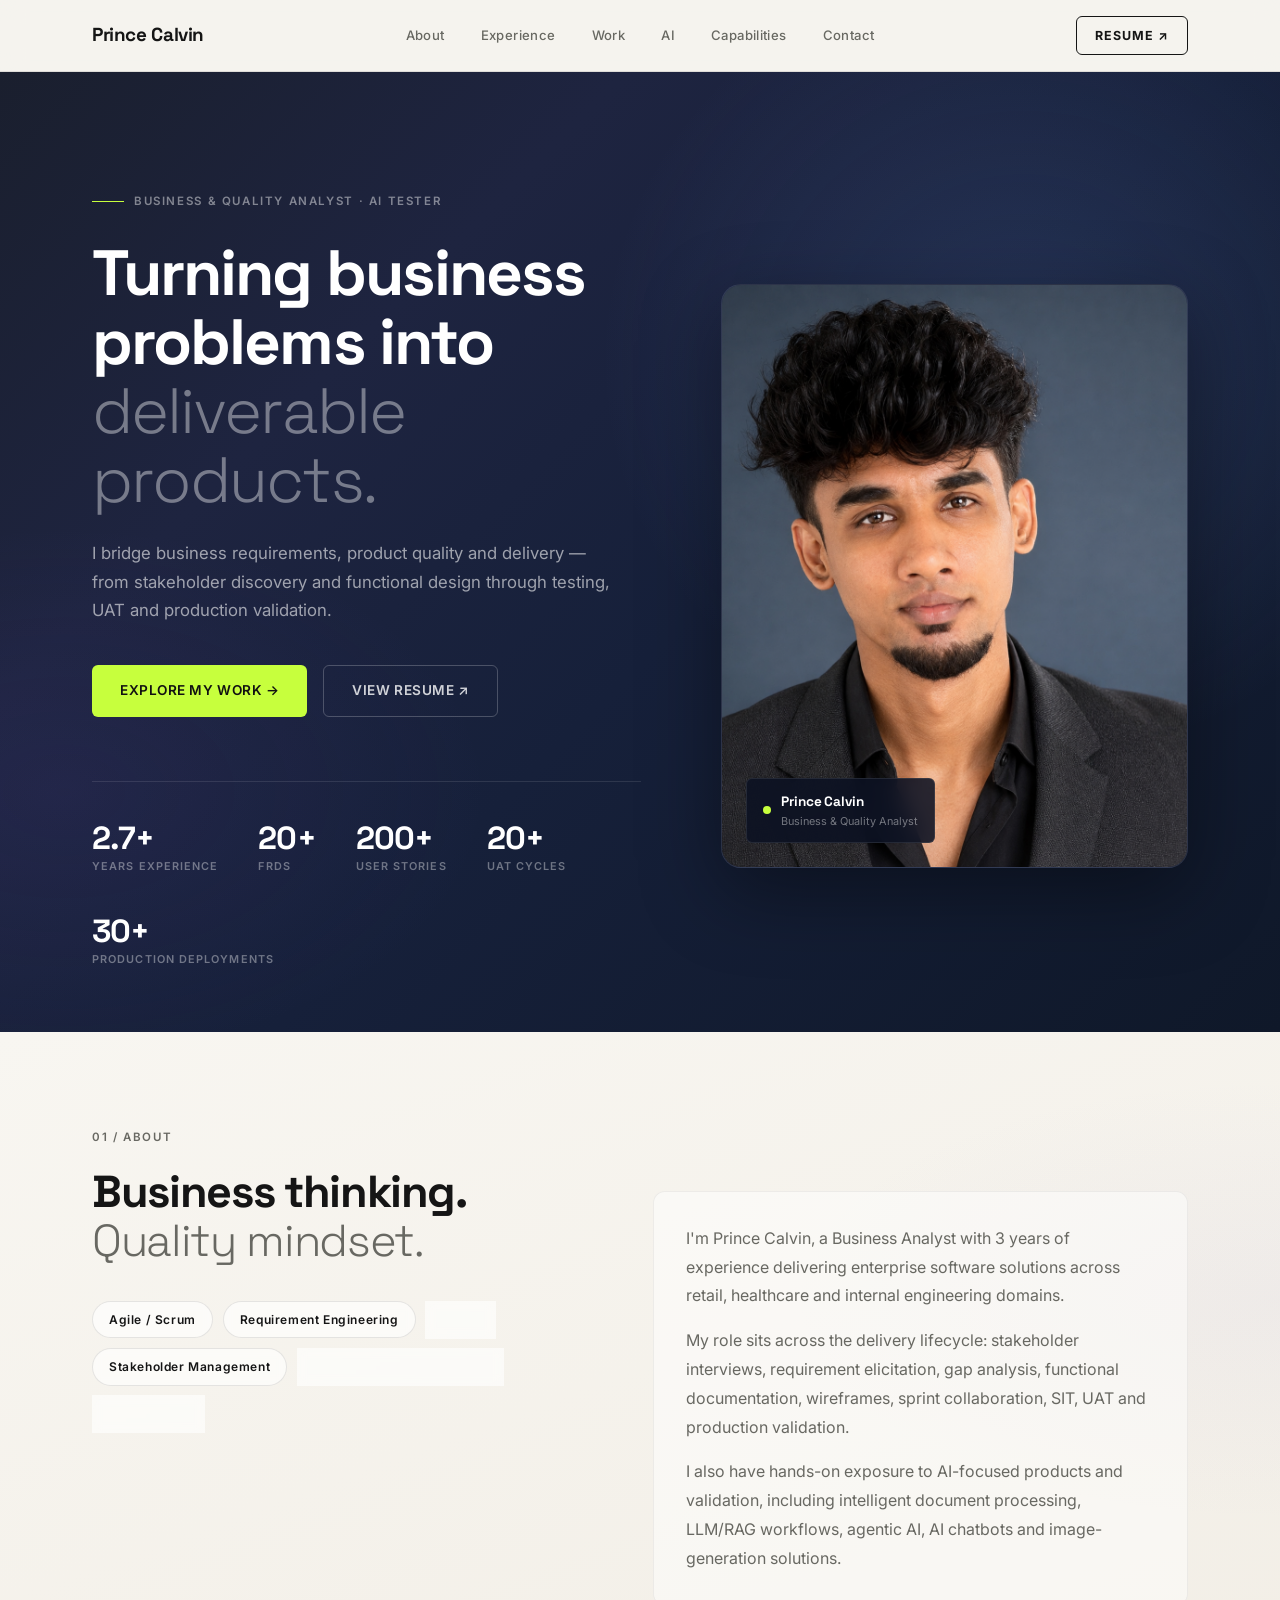
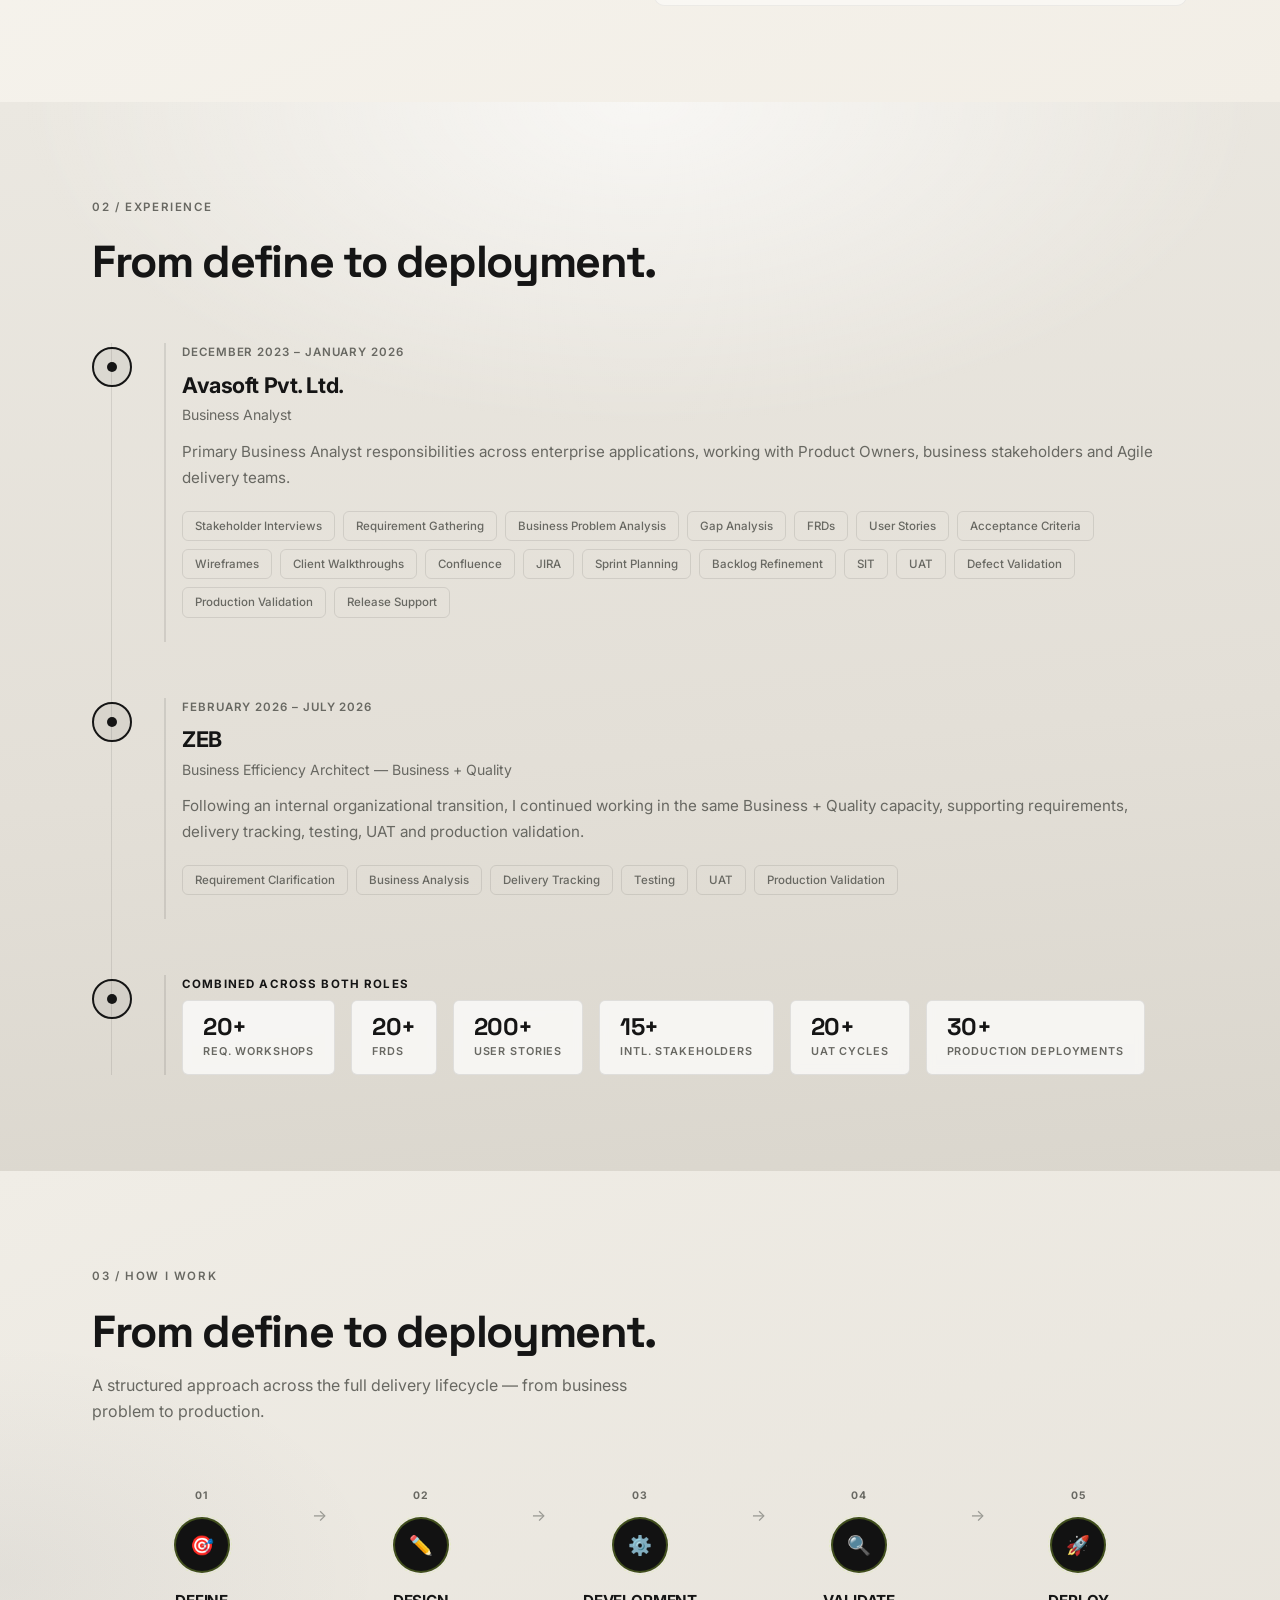
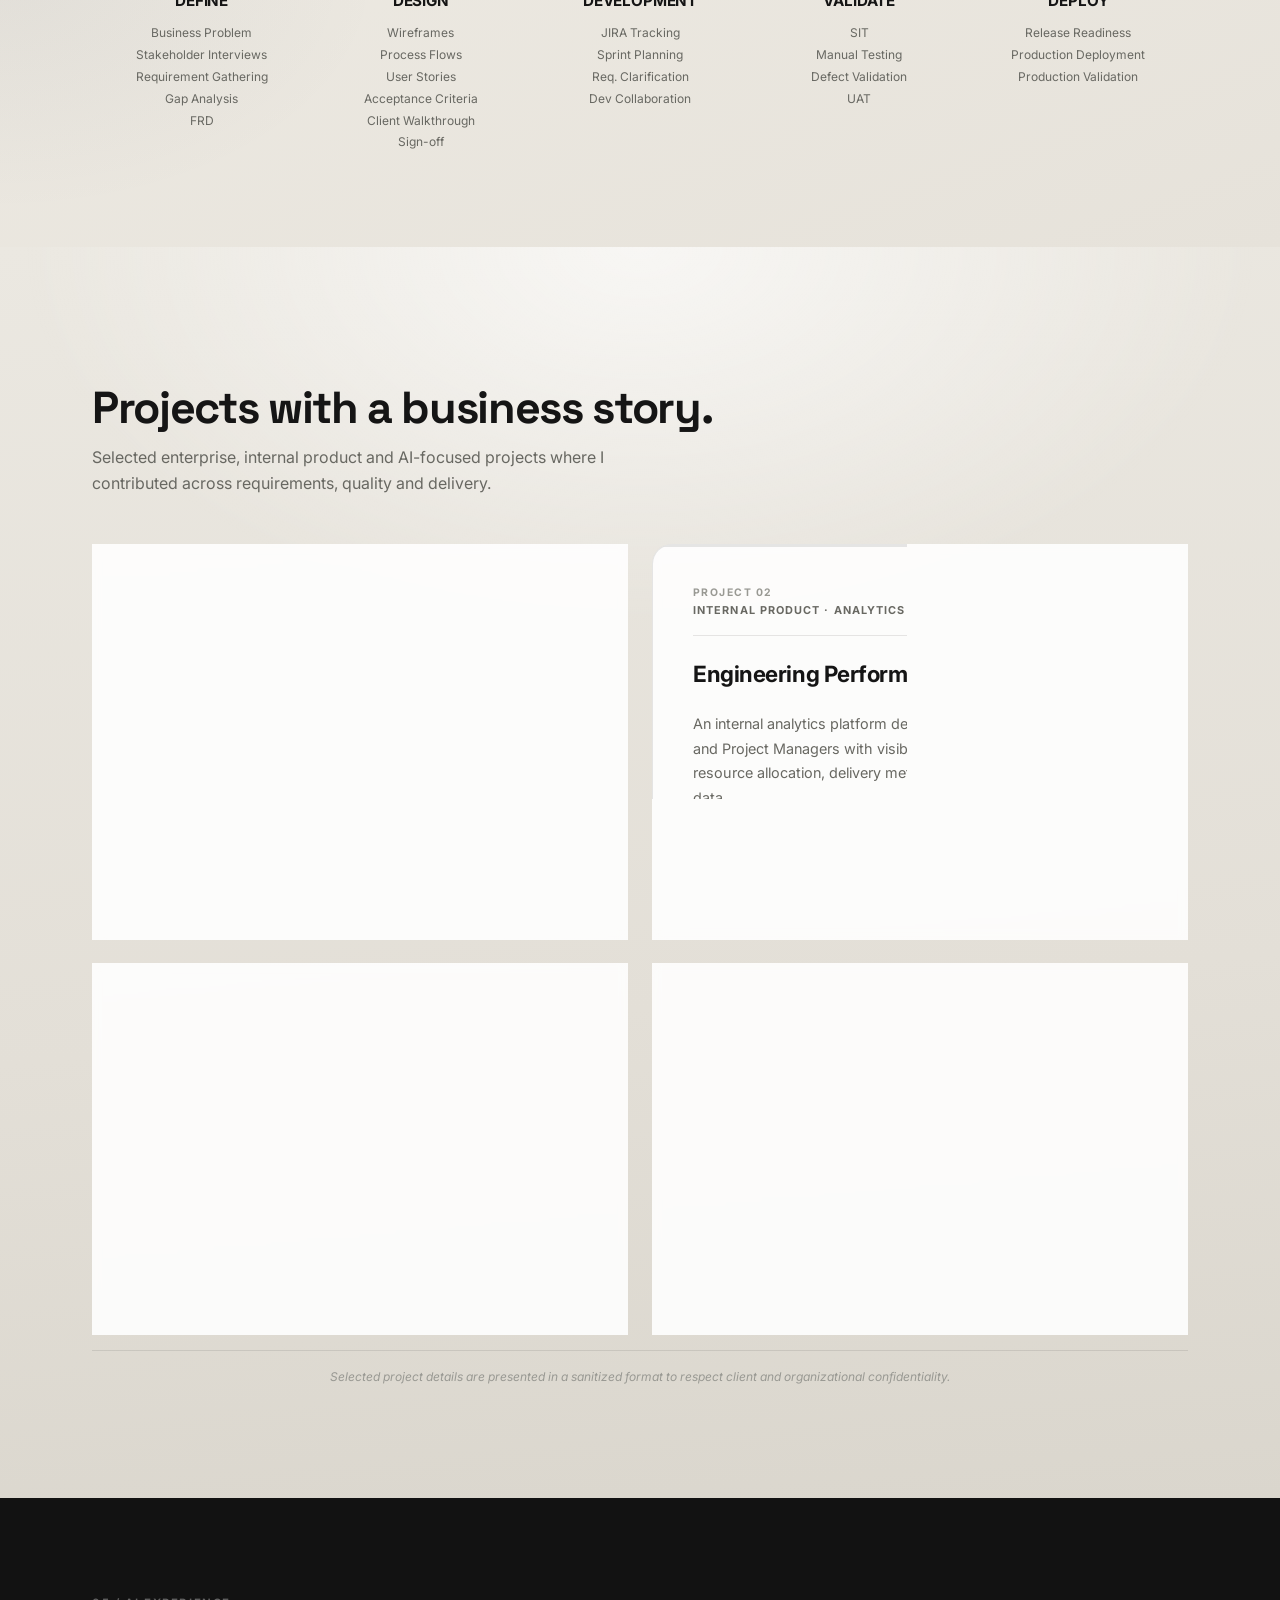
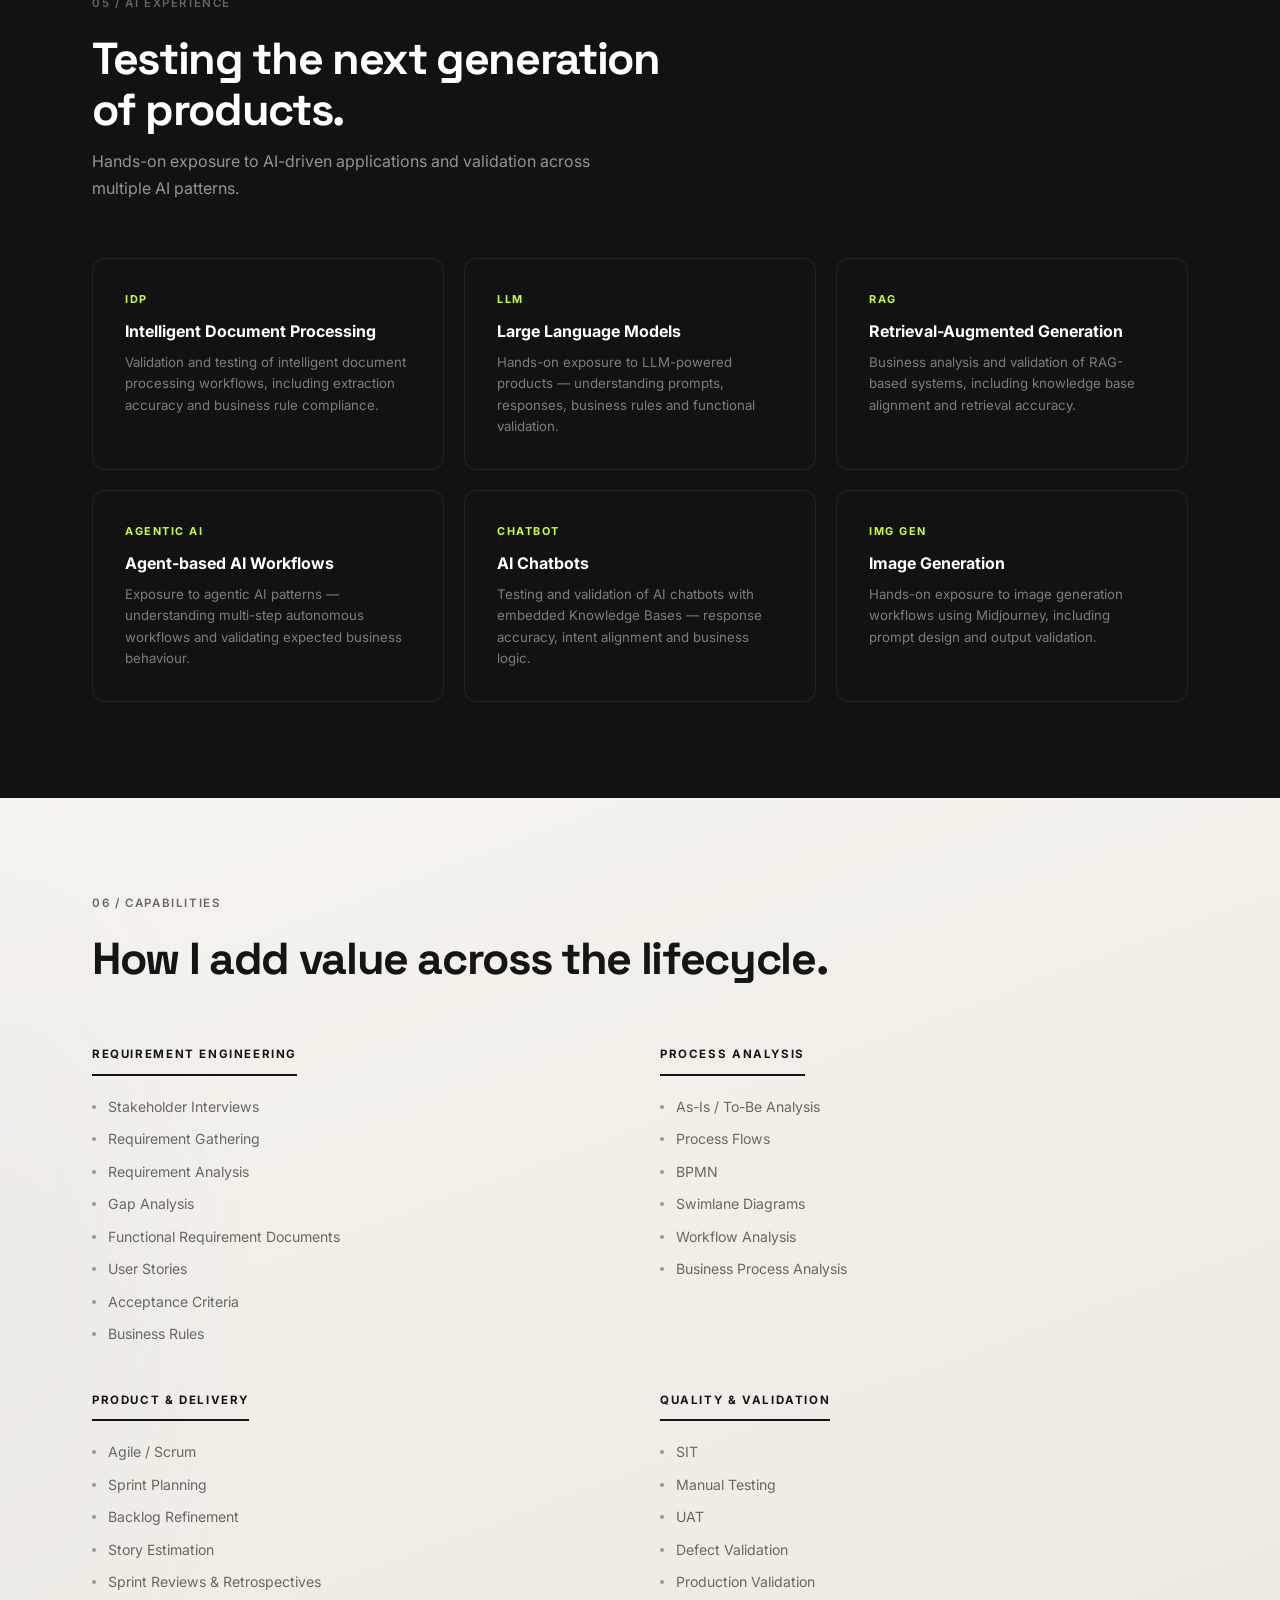
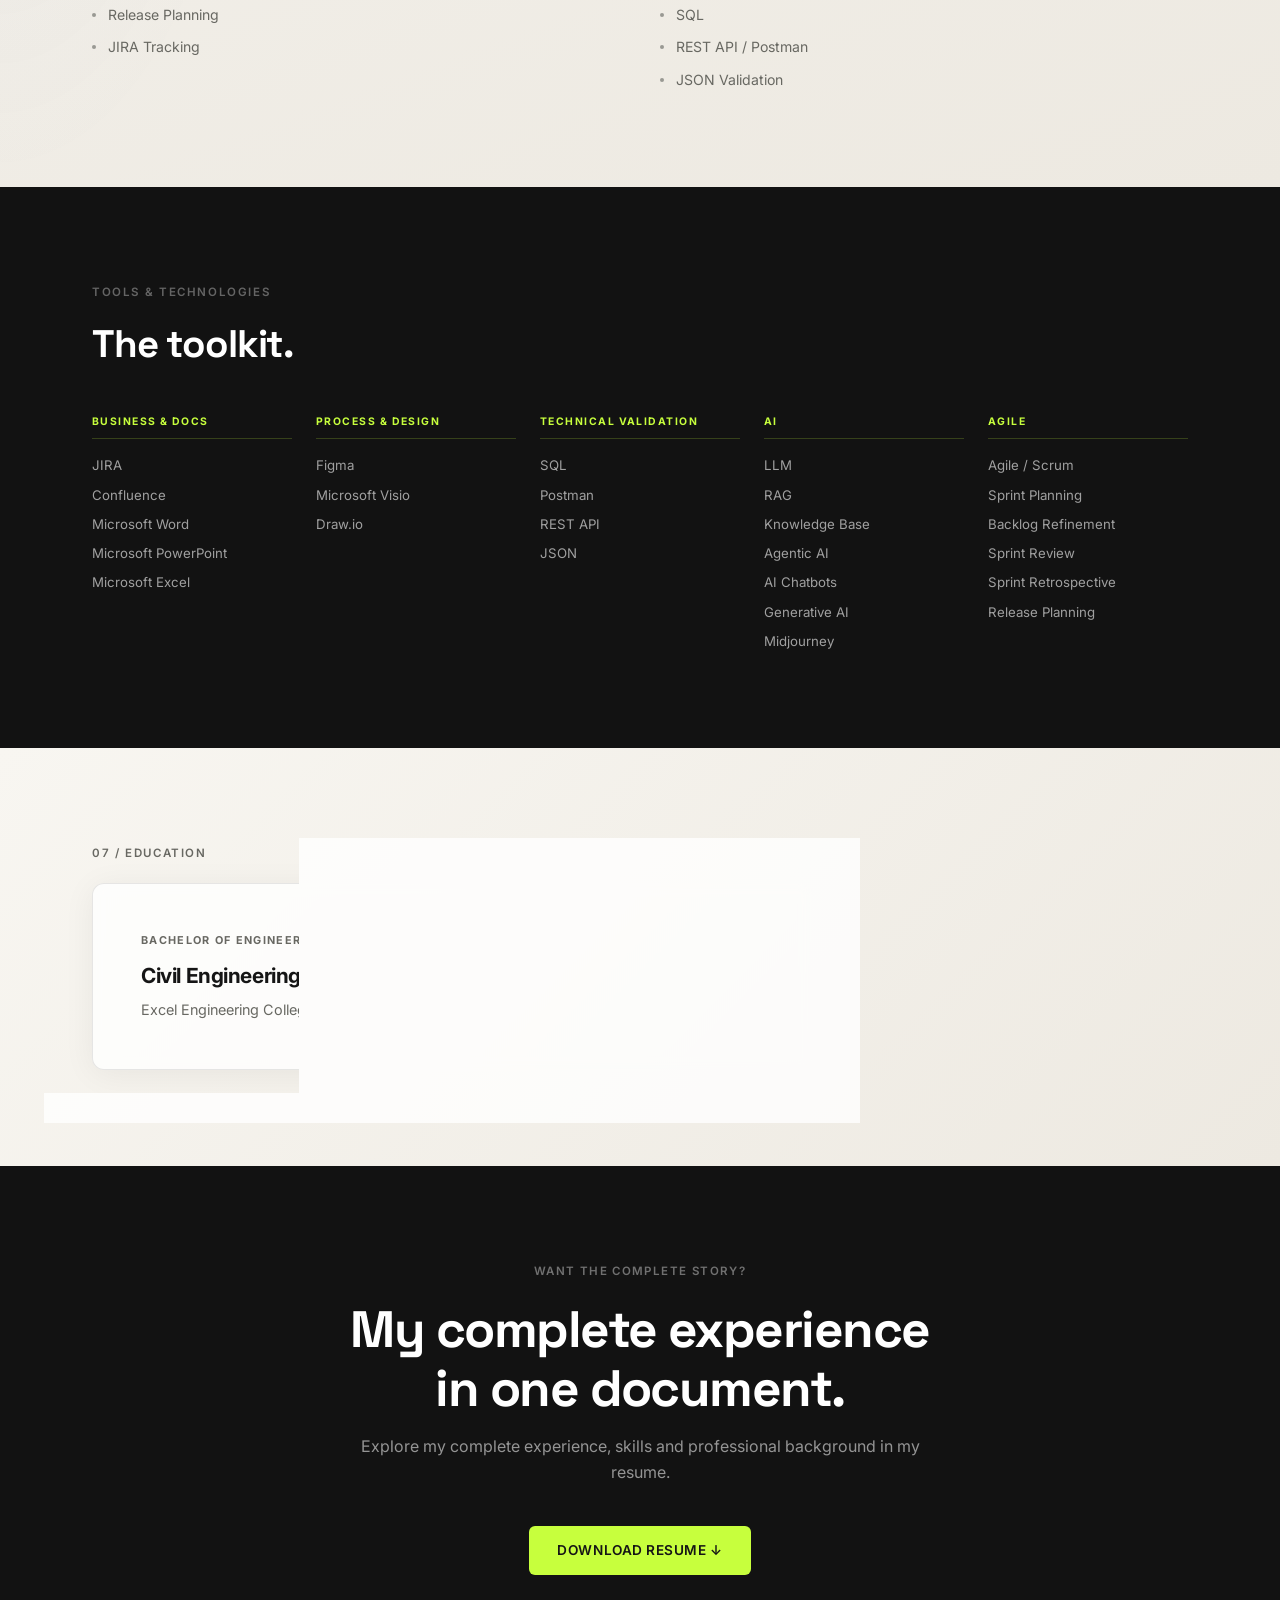
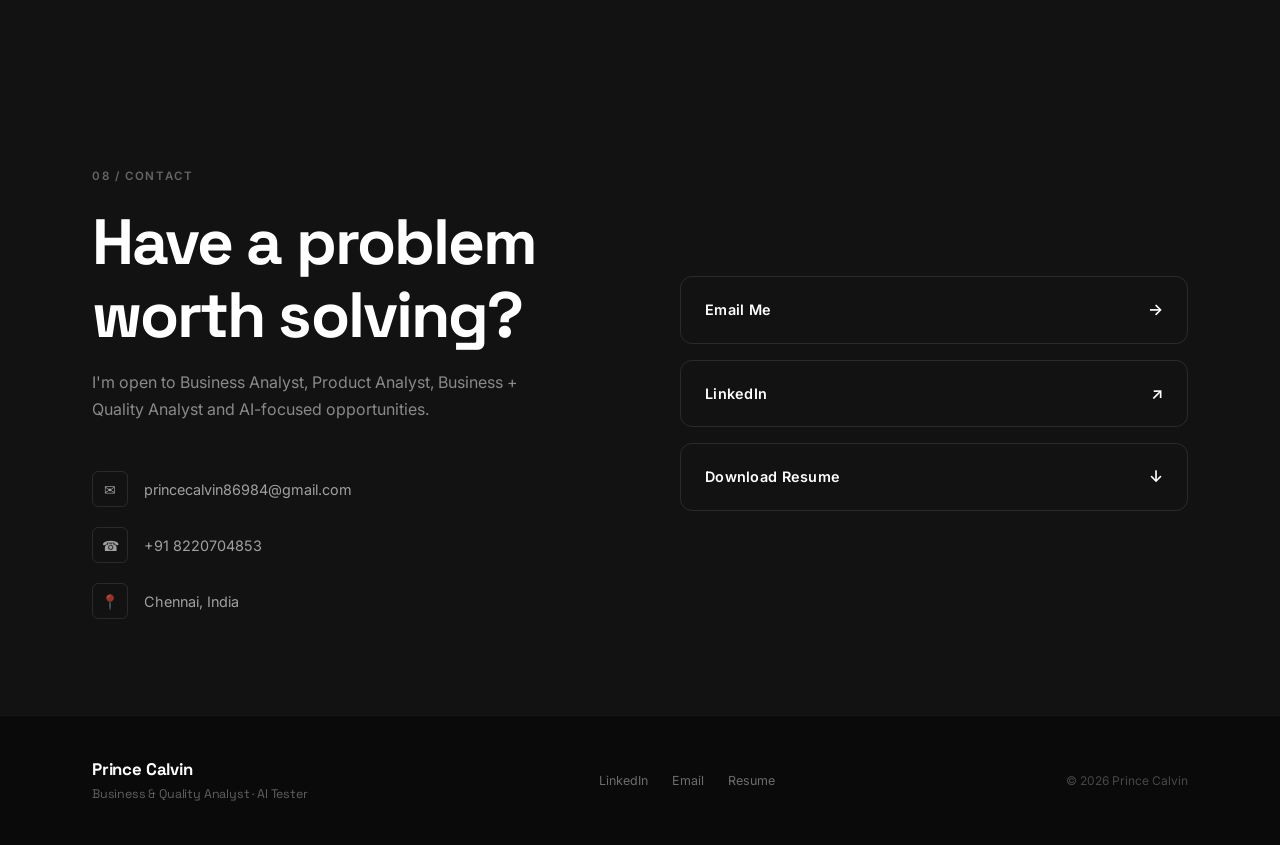
==== index.html @ 18fde9bf "Upload portfolio website" ====
<!DOCTYPE html>
<html lang="en">
<head>
  <meta charset="UTF-8" />
  <meta name="viewport" content="width=device-width, initial-scale=1.0" />
  <title>Prince Calvin | Business &amp; Quality Analyst | AI Tester</title>
  <meta name="description" content="Business &amp; Quality Analyst with 2.7+ years of experience in requirements engineering, Agile delivery, UAT, SQL/API validation and AI product testing." />
  <meta name="keywords" content="Business Analyst, Quality Analyst, AI Tester, UAT, Agile, JIRA, Confluence, Requirements Engineering, Chennai" />
  <meta property="og:title" content="Prince Calvin | Business &amp; Quality Analyst" />
  <meta property="og:description" content="Turning business problems into deliverable products." />
  <meta property="og:type" content="website" />
  <link rel="canonical" href="index.html" />
  <link rel="stylesheet" href="css/main.css" />
  <link rel="preconnect" href="https://fonts.googleapis.com" />
  <link rel="preconnect" href="https://fonts.gstatic.com" crossorigin />
</head>
<body data-page="home">

<!-- ============ NAVBAR ============ -->
<nav class="navbar" role="navigation" aria-label="Main navigation">
  <div class="nav-inner">
    <a href="index.html" class="nav-logo" aria-label="Prince Calvin — Home">
      Prince Calvin
    </a>
    <div class="nav-links">
      <a href="index.html#about" data-page="about">About</a>
      <a href="index.html#experience" data-page="experience">Experience</a>
      <a href="index.html#work" data-page="work">Work</a>
      <a href="index.html#ai" data-page="ai">AI</a>
      <a href="index.html#capabilities" data-page="capabilities">Capabilities</a>
      <a href="index.html#contact" data-page="contact">Contact</a>
    </div>
    <a href="assets/prince-calvin-resume.pdf" class="nav-resume" target="_blank" rel="noopener" aria-label="Download Resume (opens in new tab)">
      <!-- RESUME FILE: place your PDF at assets/prince-calvin-resume.pdf -->
      RESUME ↗
    </a>
    <button class="nav-hamburger" aria-label="Toggle mobile menu" aria-expanded="false">
      <span></span><span></span><span></span>
    </button>
  </div>
</nav>

<!-- Mobile Nav -->
<div class="nav-mobile" aria-label="Mobile navigation">
  <a href="index.html#about">About</a>
  <a href="index.html#experience">Experience</a>
  <a href="index.html#work">Work</a>
  <a href="index.html#ai">AI</a>
  <a href="index.html#capabilities">Capabilities</a>
  <a href="index.html#contact">Contact</a>
  <a href="assets/prince-calvin-resume.pdf" target="_blank" rel="noopener">Resume ↗</a>
</div>

<!-- ============ HERO ============ -->
<section class="hero" id="home" aria-labelledby="hero-heading">
  <div class="container">
    <div class="hero-inner">
      <!-- Left: Content -->
      <div class="hero-content">
        <div class="hero-eyebrow reveal">
          BUSINESS &amp; QUALITY ANALYST · AI TESTER
        </div>
        <h1 id="hero-heading" class="hero-headline reveal reveal-delay-1">
          Turning business<br>
          problems into<br>
          <em>deliverable products.</em>
        </h1>
        <p class="hero-sub reveal reveal-delay-2">
          I bridge business requirements, product quality and delivery — from stakeholder discovery and functional design through testing, UAT and production validation.
        </p>
        <div class="hero-buttons reveal reveal-delay-3">
          <a href="index.html#work" class="btn btn-primary">EXPLORE MY WORK →</a>
          <a href="assets/prince-calvin-resume.pdf" class="btn btn-outline" target="_blank" rel="noopener">VIEW RESUME ↗</a>
        </div>

        <!-- Stats Strip -->
        <div class="hero-stats reveal reveal-delay-4">
          <div class="stat-item">
            <div class="stat-number">
              <span class="count-up" data-target="2.7" data-suffix="+">2.7+</span>
            </div>
            <div class="stat-label">Years Experience</div>
          </div>
          <div class="stat-item">
            <div class="stat-number">
              <span class="count-up" data-target="20" data-suffix="+">20+</span>
            </div>
            <div class="stat-label">FRDs</div>
          </div>
          <div class="stat-item">
            <div class="stat-number">
              <span class="count-up" data-target="200" data-suffix="+">200+</span>
            </div>
            <div class="stat-label">User Stories</div>
          </div>
          <div class="stat-item">
            <div class="stat-number">
              <span class="count-up" data-target="20" data-suffix="+">20+</span>
            </div>
            <div class="stat-label">UAT Cycles</div>
          </div>
          <div class="stat-item">
            <div class="stat-number">
              <span class="count-up" data-target="30" data-suffix="+">30+</span>
            </div>
            <div class="stat-label">Production Deployments</div>
          </div>
        </div>
      </div>

      <!-- Right: Image -->
      <!--
        ═══════════════════════════════════════════════
        PROFILE PHOTO — ASSET MANAGEMENT
        ───────────────────────────────────────────────
        TO ADD/REPLACE your photo:
          1. Copy your photo into: prince-portfolio/assets/
          2. Name it: prince-photo.jpg  (or .png / .webp)
          3. The <img> tag below is already wired up.
             Change the filename in src="" if needed.
        TO REMOVE the photo:
          Comment out the <img> tag and uncomment
          the placeholder <div> below it.
        ═══════════════════════════════════════════════
      -->
      <div class="hero-image-wrap reveal reveal-delay-2">
        <!-- ACTIVE PHOTO — replace filename if needed -->
        <img src="assets/prince-photo.jpg.png"
             alt="Prince Calvin — Business &amp; Quality Analyst"
             loading="eager"
             onerror="this.style.display='none';this.nextElementSibling.style.display='flex';" />

        <!-- FALLBACK PLACEHOLDER (auto-shows if photo file is missing) -->
        <div class="hero-image-placeholder" style="display:none;" aria-hidden="true">
          <div class="hero-placeholder-icon">👤</div>
          <p class="hero-placeholder-text">Place your photo at<br><strong>assets/prince-photo.jpg</strong></p>
        </div>

        <div class="hero-image-badge">
          <div class="hero-badge-dot"></div>
          <div>
            <div class="hero-badge-text">Prince Calvin</div>
            <div class="hero-badge-sub">Business &amp; Quality Analyst</div>
          </div>
        </div>
      </div>
    </div>
  </div>
</section>

<!-- ============ ABOUT ============ -->
<section class="section" id="about" aria-labelledby="about-heading">
  <div class="container">
    <div class="section-label reveal">01 / ABOUT</div>
    <div class="about-grid">
      <div>
        <h2 id="about-heading" class="about-heading reveal">
          Business thinking.<br>
          <span style="color:var(--text-secondary);font-weight:300;">Quality mindset.</span>
        </h2>
        <div class="pill-wrap reveal reveal-delay-1">
          <span class="pill">Agile / Scrum</span>
          <span class="pill">Requirement Engineering</span>
          <span class="pill">SDLC</span>
          <span class="pill">Stakeholder Management</span>
          <span class="pill">Business Process Analysis</span>
          <span class="pill">AI Validation</span>
        </div>
      </div>
      <div class="about-body reveal reveal-delay-1">
        <p>I'm Prince Calvin, a Business Analyst with 3 years of experience delivering enterprise software solutions across retail, healthcare and internal engineering domains.</p>
        <p>My role sits across the delivery lifecycle: stakeholder interviews, requirement elicitation, gap analysis, functional documentation, wireframes, sprint collaboration, SIT, UAT and production validation.</p>
        <p>I also have hands-on exposure to AI-focused products and validation, including intelligent document processing, LLM/RAG workflows, agentic AI, AI chatbots and image-generation solutions.</p>
      </div>
    </div>
  </div>
</section>

<!-- ============ EXPERIENCE ============ -->
<section class="section section-alt" id="experience" aria-labelledby="exp-heading">
  <div class="container">
    <div class="section-label reveal">02 / EXPERIENCE</div>
    <h2 id="exp-heading" class="reveal" style="font-size:clamp(2rem,3.5vw,2.8rem);font-weight:700;letter-spacing:-0.03em;margin-bottom:56px;">
      From define to deployment.
    </h2>

    <div class="timeline">
      <!-- Experience 01 -->
      <div class="timeline-item reveal">
        <div class="timeline-dot active">
          <div class="timeline-dot-inner"></div>
        </div>
        <div class="timeline-content">
          <div class="timeline-meta">
            <span class="timeline-date">December 2023 – January 2026</span>
          </div>
          <div class="timeline-company">Avasoft Pvt. Ltd.</div>
          <div class="timeline-role">Business Analyst</div>
          <p class="timeline-desc">Primary Business Analyst responsibilities across enterprise applications, working with Product Owners, business stakeholders and Agile delivery teams.</p>
          <div class="timeline-resp">
            <span class="resp-tag">Stakeholder Interviews</span>
            <span class="resp-tag">Requirement Gathering</span>
            <span class="resp-tag">Business Problem Analysis</span>
            <span class="resp-tag">Gap Analysis</span>
            <span class="resp-tag">FRDs</span>
            <span class="resp-tag">User Stories</span>
            <span class="resp-tag">Acceptance Criteria</span>
            <span class="resp-tag">Wireframes</span>
            <span class="resp-tag">Client Walkthroughs</span>
            <span class="resp-tag">Confluence</span>
            <span class="resp-tag">JIRA</span>
            <span class="resp-tag">Sprint Planning</span>
            <span class="resp-tag">Backlog Refinement</span>
            <span class="resp-tag">SIT</span>
            <span class="resp-tag">UAT</span>
            <span class="resp-tag">Defect Validation</span>
            <span class="resp-tag">Production Validation</span>
            <span class="resp-tag">Release Support</span>
          </div>
        </div>
      </div>

      <!-- Experience 02 -->
      <div class="timeline-item reveal reveal-delay-1">
        <div class="timeline-dot active">
          <div class="timeline-dot-inner"></div>
        </div>
        <div class="timeline-content">
          <div class="timeline-meta">
            <span class="timeline-date">February 2026 – July 2026</span>
          </div>
          <div class="timeline-company">ZEB</div>
          <div class="timeline-role">Business Efficiency Architect — Business + Quality</div>
          <p class="timeline-desc">Following an internal organizational transition, I continued working in the same Business + Quality capacity, supporting requirements, delivery tracking, testing, UAT and production validation.</p>
          <div class="timeline-resp">
            <span class="resp-tag">Requirement Clarification</span>
            <span class="resp-tag">Business Analysis</span>
            <span class="resp-tag">Delivery Tracking</span>
            <span class="resp-tag">Testing</span>
            <span class="resp-tag">UAT</span>
            <span class="resp-tag">Production Validation</span>
          </div>
        </div>
      </div>

      <!-- Combined Metrics -->
      <div class="timeline-item reveal reveal-delay-2">
        <div class="timeline-dot" style="background:rgba(21,21,21,0.06);border-color:var(--text-primary);">
          <div class="timeline-dot-inner" style="background:var(--text-primary);"></div>
        </div>
        <div class="timeline-content">
          <div class="timeline-meta">
            <span class="timeline-date" style="color:var(--text-primary);font-weight:700;letter-spacing:0.1em;font-size:0.72rem;text-transform:uppercase;">COMBINED ACROSS BOTH ROLES</span>
          </div>
          <div class="timeline-metrics">
            <div class="metric">
              <div class="metric-num"><span class="count-up" data-target="20" data-suffix="+">20+</span></div>
              <div class="metric-lbl">Req. Workshops</div>
            </div>
            <div class="metric">
              <div class="metric-num"><span class="count-up" data-target="20" data-suffix="+">20+</span></div>
              <div class="metric-lbl">FRDs</div>
            </div>
            <div class="metric">
              <div class="metric-num"><span class="count-up" data-target="200" data-suffix="+">200+</span></div>
              <div class="metric-lbl">User Stories</div>
            </div>
            <div class="metric">
              <div class="metric-num"><span class="count-up" data-target="15" data-suffix="+">15+</span></div>
              <div class="metric-lbl">Intl. Stakeholders</div>
            </div>
            <div class="metric">
              <div class="metric-num"><span class="count-up" data-target="20" data-suffix="+">20+</span></div>
              <div class="metric-lbl">UAT Cycles</div>
            </div>
            <div class="metric">
              <div class="metric-num"><span class="count-up" data-target="30" data-suffix="+">30+</span></div>
              <div class="metric-lbl">Production Deployments</div>
            </div>
          </div>
        </div>
      </div>
    </div>
  </div>
</section>

<!-- ============ DELIVERY PROCESS ============ -->
<section class="section" id="process" aria-labelledby="process-heading">
  <div class="container">
    <div class="section-label reveal">03 / HOW I WORK</div>
    <h2 id="process-heading" class="reveal" style="font-size:clamp(2rem,3.5vw,2.8rem);font-weight:700;letter-spacing:-0.03em;margin-bottom:16px;">
      From define to deployment.
    </h2>
    <p class="reveal reveal-delay-1" style="color:var(--text-secondary);margin-bottom:64px;max-width:560px;">
      A structured approach across the full delivery lifecycle — from business problem to production.
    </p>

    <div class="process-wrap reveal reveal-delay-1">
      <!-- Step 01 -->
      <div class="process-step">
        <div class="step-num">01</div>
        <div class="step-icon" aria-hidden="true">🎯</div>
        <div class="step-title">DEFINE</div>
        <div class="step-items">
          <div class="step-item">Business Problem</div>
          <div class="step-item">Stakeholder Interviews</div>
          <div class="step-item">Requirement Gathering</div>
          <div class="step-item">Gap Analysis</div>
          <div class="step-item">FRD</div>
        </div>
      </div>

      <!-- Step 02 -->
      <div class="process-step">
        <div class="step-num">02</div>
        <div class="step-icon" aria-hidden="true">✏️</div>
        <div class="step-title">DESIGN</div>
        <div class="step-items">
          <div class="step-item">Wireframes</div>
          <div class="step-item">Process Flows</div>
          <div class="step-item">User Stories</div>
          <div class="step-item">Acceptance Criteria</div>
          <div class="step-item">Client Walkthrough</div>
          <div class="step-item">Sign-off</div>
        </div>
      </div>

      <!-- Step 03 -->
      <div class="process-step">
        <div class="step-num">03</div>
        <div class="step-icon" aria-hidden="true">⚙️</div>
        <div class="step-title">DEVELOPMENT</div>
        <div class="step-items">
          <div class="step-item">JIRA Tracking</div>
          <div class="step-item">Sprint Planning</div>
          <div class="step-item">Req. Clarification</div>
          <div class="step-item">Dev Collaboration</div>
        </div>
      </div>

      <!-- Step 04 -->
      <div class="process-step">
        <div class="step-num">04</div>
        <div class="step-icon" aria-hidden="true">🔍</div>
        <div class="step-title">VALIDATE</div>
        <div class="step-items">
          <div class="step-item">SIT</div>
          <div class="step-item">Manual Testing</div>
          <div class="step-item">Defect Validation</div>
          <div class="step-item">UAT</div>
        </div>
      </div>

      <!-- Step 05 -->
      <div class="process-step">
        <div class="step-num">05</div>
        <div class="step-icon" aria-hidden="true">🚀</div>
        <div class="step-title">DEPLOY</div>
        <div class="step-items">
          <div class="step-item">Release Readiness</div>
          <div class="step-item">Production Deployment</div>
          <div class="step-item">Production Validation</div>
        </div>
      </div>
    </div>
  </div>
</section>

<!-- ============ SELECTED WORK ============ -->
<section class="section section-alt" id="work" aria-labelledby="work-heading">
  <div class="container">
    <div class="section-label reveal">04 / SELECTED WORK</div>
    <h2 id="work-heading" class="reveal" style="font-size:clamp(2rem,3.5vw,2.8rem);font-weight:700;letter-spacing:-0.03em;margin-bottom:12px;">
      Projects with a business story.
    </h2>
    <p class="reveal reveal-delay-1" style="color:var(--text-secondary);margin-bottom:48px;max-width:600px;">
      Selected enterprise, internal product and AI-focused projects where I contributed across requirements, quality and delivery.
    </p>

    <div class="work-grid">
      <!-- Project 01 -->
      <a href="pages/rac-mexico.html" class="project-card reveal" aria-label="View case study: RAC Mexico">
        <div>
          <div class="project-card-num">PROJECT 01</div>
          <div class="project-card-cat">RETAIL · BUSINESS ANALYSIS · QUALITY</div>
        </div>
        <div class="project-card-title">RAC Mexico</div>
        <p class="project-card-desc">Regional expansion of an existing Rent-A-Center platform from the US market to Mexico, adapting business workflows, customer journeys and operational processes for the Mexican region.</p>
        <div class="project-card-tags">
          <span class="tag">Business Analysis</span>
          <span class="tag">JIRA</span>
          <span class="tag">Confluence</span>
          <span class="tag">UAT</span>
          <span class="tag">Production</span>
        </div>
        <div class="project-card-link">View Case Study <span class="arrow">→</span></div>
      </a>

      <!-- Project 02 -->
      <a href="pages/engineering-dashboard.html" class="project-card reveal reveal-delay-1" aria-label="View case study: Engineering Performance Dashboard">
        <div>
          <div class="project-card-num">PROJECT 02</div>
          <div class="project-card-cat">INTERNAL PRODUCT · ANALYTICS · JIRA</div>
        </div>
        <div class="project-card-title">Engineering Performance Dashboard</div>
        <p class="project-card-desc">An internal analytics platform designed to provide Practice Heads and Project Managers with visibility into engineering performance, resource allocation, delivery metrics and AI adoption using JIRA data.</p>
        <div class="project-card-tags">
          <span class="tag">JIRA</span>
          <span class="tag">Analytics</span>
          <span class="tag">Rubrics</span>
          <span class="tag">KPIs</span>
          <span class="tag">SQL</span>
        </div>
        <div class="project-card-link">View Case Study <span class="arrow">→</span></div>
      </a>

      <!-- Project 03 -->
      <a href="pages/ai-story-point.html" class="project-card reveal reveal-delay-2" aria-label="View case study: AI Story Point Automation">
        <div>
          <div class="project-card-num">PROJECT 03</div>
          <div class="project-card-cat">AI · LLM · RAG · JIRA</div>
        </div>
        <div class="project-card-title">AI Story Point Automation</div>
        <p class="project-card-desc">An AI-driven story estimation workflow using LLM, Retrieval-Augmented Generation and a predefined domain Knowledge Base to support story-point estimation.</p>
        <div class="project-card-tags">
          <span class="tag">LLM</span>
          <span class="tag">RAG</span>
          <span class="tag">Knowledge Base</span>
          <span class="tag">JIRA</span>
          <span class="tag">AI</span>
        </div>
        <div class="project-card-link">View Case Study <span class="arrow">→</span></div>
      </a>

      <!-- Project 04 -->
      <a href="pages/jira-hygiene.html" class="project-card reveal reveal-delay-3" aria-label="View case study: JIRA Hygiene Dashboard">
        <div>
          <div class="project-card-num">PROJECT 04</div>
          <div class="project-card-cat">JIRA · AUTOMATION · SQL · FORGE</div>
        </div>
        <div class="project-card-title">JIRA Hygiene Dashboard</div>
        <p class="project-card-desc">A custom dashboard helping Project Management teams monitor JIRA workspace hygiene, compliance and deviations using defined PM checklists and SQL-based validation.</p>
        <div class="project-card-tags">
          <span class="tag">JIRA</span>
          <span class="tag">Forge</span>
          <span class="tag">SQL</span>
          <span class="tag">Automation</span>
          <span class="tag">PM Analytics</span>
        </div>
        <div class="project-card-link">View Case Study <span class="arrow">→</span></div>
      </a>
    </div>

    <p class="confidential-note reveal">
      Selected project details are presented in a sanitized format to respect client and organizational confidentiality.
    </p>
  </div>
</section>

<!-- ============ AI EXPERIENCE ============ -->
<section class="section section-dark ai-section" id="ai" aria-labelledby="ai-heading">
  <div class="container">
    <div class="section-label" style="color:rgba(255,255,255,0.35);">05 / AI EXPERIENCE</div>
    <h2 id="ai-heading" class="ai-heading reveal" style="font-size:clamp(2rem,3.5vw,2.8rem);font-weight:700;letter-spacing:-0.03em;margin-bottom:0;">
      Testing the next generation<br>of products.
    </h2>
    <p class="ai-sub reveal reveal-delay-1">
      Hands-on exposure to AI-driven applications and validation across multiple AI patterns.
    </p>

    <div class="ai-grid">
      <div class="ai-card reveal">
        <div class="ai-card-abbr">IDP</div>
        <div class="ai-card-title">Intelligent Document Processing</div>
        <p class="ai-card-desc">Validation and testing of intelligent document processing workflows, including extraction accuracy and business rule compliance.</p>
      </div>
      <div class="ai-card reveal reveal-delay-1">
        <div class="ai-card-abbr">LLM</div>
        <div class="ai-card-title">Large Language Models</div>
        <p class="ai-card-desc">Hands-on exposure to LLM-powered products — understanding prompts, responses, business rules and functional validation.</p>
      </div>
      <div class="ai-card reveal reveal-delay-2">
        <div class="ai-card-abbr">RAG</div>
        <div class="ai-card-title">Retrieval-Augmented Generation</div>
        <p class="ai-card-desc">Business analysis and validation of RAG-based systems, including knowledge base alignment and retrieval accuracy.</p>
      </div>
      <div class="ai-card reveal">
        <div class="ai-card-abbr">AGENTIC AI</div>
        <div class="ai-card-title">Agent-based AI Workflows</div>
        <p class="ai-card-desc">Exposure to agentic AI patterns — understanding multi-step autonomous workflows and validating expected business behaviour.</p>
      </div>
      <div class="ai-card reveal reveal-delay-1">
        <div class="ai-card-abbr">CHATBOT</div>
        <div class="ai-card-title">AI Chatbots</div>
        <p class="ai-card-desc">Testing and validation of AI chatbots with embedded Knowledge Bases — response accuracy, intent alignment and business logic.</p>
      </div>
      <div class="ai-card reveal reveal-delay-2">
        <div class="ai-card-abbr">IMG GEN</div>
        <div class="ai-card-title">Image Generation</div>
        <p class="ai-card-desc">Hands-on exposure to image generation workflows using Midjourney, including prompt design and output validation.</p>
      </div>
    </div>
  </div>
</section>

<!-- ============ CAPABILITIES ============ -->
<section class="section" id="capabilities" aria-labelledby="cap-heading">
  <div class="container">
    <div class="section-label reveal">06 / CAPABILITIES</div>
    <h2 id="cap-heading" class="reveal" style="font-size:clamp(2rem,3.5vw,2.8rem);font-weight:700;letter-spacing:-0.03em;margin-bottom:56px;">
      How I add value across the lifecycle.
    </h2>

    <div class="cap-grid">
      <div class="cap-block reveal">
        <div class="cap-block-title">Requirement Engineering</div>
        <div class="cap-items">
          <div class="cap-item">Stakeholder Interviews</div>
          <div class="cap-item">Requirement Gathering</div>
          <div class="cap-item">Requirement Analysis</div>
          <div class="cap-item">Gap Analysis</div>
          <div class="cap-item">Functional Requirement Documents</div>
          <div class="cap-item">User Stories</div>
          <div class="cap-item">Acceptance Criteria</div>
          <div class="cap-item">Business Rules</div>
        </div>
      </div>
      <div class="cap-block reveal reveal-delay-1">
        <div class="cap-block-title">Process Analysis</div>
        <div class="cap-items">
          <div class="cap-item">As-Is / To-Be Analysis</div>
          <div class="cap-item">Process Flows</div>
          <div class="cap-item">BPMN</div>
          <div class="cap-item">Swimlane Diagrams</div>
          <div class="cap-item">Workflow Analysis</div>
          <div class="cap-item">Business Process Analysis</div>
        </div>
      </div>
      <div class="cap-block reveal reveal-delay-2">
        <div class="cap-block-title">Product &amp; Delivery</div>
        <div class="cap-items">
          <div class="cap-item">Agile / Scrum</div>
          <div class="cap-item">Sprint Planning</div>
          <div class="cap-item">Backlog Refinement</div>
          <div class="cap-item">Story Estimation</div>
          <div class="cap-item">Sprint Reviews &amp; Retrospectives</div>
          <div class="cap-item">Release Planning</div>
          <div class="cap-item">JIRA Tracking</div>
        </div>
      </div>
      <div class="cap-block reveal reveal-delay-3">
        <div class="cap-block-title">Quality &amp; Validation</div>
        <div class="cap-items">
          <div class="cap-item">SIT</div>
          <div class="cap-item">Manual Testing</div>
          <div class="cap-item">UAT</div>
          <div class="cap-item">Defect Validation</div>
          <div class="cap-item">Production Validation</div>
          <div class="cap-item">SQL</div>
          <div class="cap-item">REST API / Postman</div>
          <div class="cap-item">JSON Validation</div>
        </div>
      </div>
    </div>
  </div>
</section>

<!-- ============ TOOLS ============ -->
<section class="section tools-section" aria-label="Tools and technologies">
  <div class="container">
    <div class="section-label reveal" style="color:rgba(255,255,255,0.35);">TOOLS &amp; TECHNOLOGIES</div>
    <h2 class="reveal" style="color:#fff;font-size:clamp(1.8rem,3vw,2.4rem);font-weight:700;letter-spacing:-0.03em;">
      The toolkit.
    </h2>
    <div class="tools-grid">
      <div class="tool-group reveal">
        <div class="tool-group-title">Business &amp; Docs</div>
        <div class="tool-list">
          <div class="tool-item">JIRA</div>
          <div class="tool-item">Confluence</div>
          <div class="tool-item">Microsoft Word</div>
          <div class="tool-item">Microsoft PowerPoint</div>
          <div class="tool-item">Microsoft Excel</div>
        </div>
      </div>
      <div class="tool-group reveal reveal-delay-1">
        <div class="tool-group-title">Process &amp; Design</div>
        <div class="tool-list">
          <div class="tool-item">Figma</div>
          <div class="tool-item">Microsoft Visio</div>
          <div class="tool-item">Draw.io</div>
        </div>
      </div>
      <div class="tool-group reveal reveal-delay-2">
        <div class="tool-group-title">Technical Validation</div>
        <div class="tool-list">
          <div class="tool-item">SQL</div>
          <div class="tool-item">Postman</div>
          <div class="tool-item">REST API</div>
          <div class="tool-item">JSON</div>
        </div>
      </div>
      <div class="tool-group reveal reveal-delay-3">
        <div class="tool-group-title">AI</div>
        <div class="tool-list">
          <div class="tool-item">LLM</div>
          <div class="tool-item">RAG</div>
          <div class="tool-item">Knowledge Base</div>
          <div class="tool-item">Agentic AI</div>
          <div class="tool-item">AI Chatbots</div>
          <div class="tool-item">Generative AI</div>
          <div class="tool-item">Midjourney</div>
        </div>
      </div>
      <div class="tool-group reveal reveal-delay-4">
        <div class="tool-group-title">Agile</div>
        <div class="tool-list">
          <div class="tool-item">Agile / Scrum</div>
          <div class="tool-item">Sprint Planning</div>
          <div class="tool-item">Backlog Refinement</div>
          <div class="tool-item">Sprint Review</div>
          <div class="tool-item">Sprint Retrospective</div>
          <div class="tool-item">Release Planning</div>
        </div>
      </div>
    </div>
  </div>
</section>

<!-- ============ EDUCATION ============ -->
<section class="section" id="education" aria-labelledby="edu-heading">
  <div class="container">
    <div class="section-label reveal">07 / EDUCATION</div>
    <div class="edu-card reveal">
      <div>
        <div class="edu-label">Bachelor of Engineering</div>
        <div class="edu-degree" id="edu-heading">Civil Engineering</div>
        <div class="edu-school">Excel Engineering College · Namakkal, Tamil Nadu</div>
      </div>
      <div class="edu-years" aria-label="2019 to 2023">2019–2023</div>
    </div>
  </div>
</section>

<!-- ============ RESUME CTA ============ -->
<section class="section resume-cta" aria-label="Download Resume">
  <div class="container">
    <div class="resume-cta-inner">
      <div class="eyebrow resume-cta-eyebrow reveal" style="color:rgba(255,255,255,0.4);">WANT THE COMPLETE STORY?</div>
      <h2 class="reveal reveal-delay-1">My complete experience in one document.</h2>
      <p class="reveal reveal-delay-2">Explore my complete experience, skills and professional background in my resume.</p>
      <a href="assets/prince-calvin-resume.pdf" class="btn btn-accent reveal reveal-delay-3" target="_blank" rel="noopener" aria-label="Download Resume PDF">
        DOWNLOAD RESUME ↓
      </a>
    </div>
  </div>
</section>

<!-- ============ CONTACT ============ -->
<section class="section contact-section" id="contact" aria-labelledby="contact-heading">
  <div class="container">
    <div class="contact-grid">
      <div>
        <div class="section-label reveal" style="color:rgba(255,255,255,0.35);">08 / CONTACT</div>
        <h2 id="contact-heading" class="contact-headline reveal">
          Have a problem<br>worth solving?
        </h2>
        <p class="contact-sub reveal reveal-delay-1">
          I'm open to Business Analyst, Product Analyst, Business + Quality Analyst and AI-focused opportunities.
        </p>
        <div class="contact-info reveal reveal-delay-2">
          <div class="contact-info-item">
            <div class="contact-info-icon" aria-hidden="true">✉</div>
            <span>princecalvin86984@gmail.com</span>
          </div>
          <div class="contact-info-item">
            <div class="contact-info-icon" aria-hidden="true">☎</div>
            <span>+91 8220704853</span>
          </div>
          <div class="contact-info-item">
            <div class="contact-info-icon" aria-hidden="true">📍</div>
            <span>Chennai, India</span>
          </div>
        </div>
      </div>
      <div class="contact-actions reveal reveal-delay-1">
        <a href="mailto:princecalvin86984@gmail.com" class="contact-btn" aria-label="Send email to Prince Calvin">
          <span>Email Me</span>
          <span class="contact-btn-icon">→</span>
        </a>
        <a href="https://www.linkedin.com/in/prince-calvin-p-0a6900255" class="contact-btn" target="_blank" rel="noopener" aria-label="Visit LinkedIn profile (opens in new tab)">
          <span>LinkedIn</span>
          <span class="contact-btn-icon">↗</span>
        </a>
        <a href="assets/prince-calvin-resume.pdf" class="contact-btn" target="_blank" rel="noopener" aria-label="Download Resume">
          <span>Download Resume</span>
          <span class="contact-btn-icon">↓</span>
        </a>
      </div>
    </div>
  </div>
</section>

<!-- ============ FOOTER ============ -->
<footer class="footer" role="contentinfo">
  <div class="container">
    <div class="footer-inner">
      <div class="footer-brand">
        Prince Calvin
        <span>Business &amp; Quality Analyst · AI Tester</span>
      </div>
      <div class="footer-links">
        <a href="https://www.linkedin.com/in/prince-calvin-p-0a6900255" target="_blank" rel="noopener" aria-label="LinkedIn">LinkedIn</a>
        <a href="mailto:princecalvin86984@gmail.com" aria-label="Email">Email</a>
        <a href="assets/prince-calvin-resume.pdf" target="_blank" rel="noopener" aria-label="Resume">Resume</a>
      </div>
      <div class="footer-copy">© 2026 Prince Calvin</div>
    </div>
  </div>
</footer>

<script src="js/main.js" defer></script>
</body>
</html>
---- css/main.css ----
/* ============================================
   PRINCE CALVIN P — PORTFOLIO
   Global Styles & Design System
   ============================================ */

@import url('https://fonts.googleapis.com/css2?family=Space+Grotesk:wght@300;400;500;600;700&family=Inter:wght@300;400;500;600&display=swap');

/* ---- CSS VARIABLES ---- */
:root {
  --bg-primary: #F5F3EE;
  --bg-dark: #121212;
  --bg-card: #FFFFFF;
  --text-primary: #151515;
  --text-secondary: #686862;
  --text-light: #999993;
  --accent: #C7FF3D;
  --accent-dim: rgba(199,255,61,0.12);
  --border: rgba(21,21,21,0.10);
  --border-dark: rgba(255,255,255,0.10);
  --font-heading: 'Space Grotesk', sans-serif;
  --font-body: 'Inter', sans-serif;
  --radius-sm: 6px;
  --radius-md: 12px;
  --radius-lg: 20px;
  --shadow-card: 0 2px 24px rgba(21,21,21,0.07);
  --shadow-hover: 0 8px 40px rgba(21,21,21,0.13);
  --nav-height: 72px;
  --transition: all 0.3s cubic-bezier(0.4,0,0.2,1);
}
/* ---- RESET & BASE ---- */
*, *::before, *::after { box-sizing: border-box; margin: 0; padding: 0; }

html { scroll-behavior: smooth; font-size: 16px; }

body {
  font-family: var(--font-body);
  background-color: var(--bg-primary);
  color: var(--text-primary);
  line-height: 1.6;
  -webkit-font-smoothing: antialiased;
  overflow-x: hidden;
}

img { max-width: 100%; height: auto; display: block; }
a { color: inherit; text-decoration: none; }
ul, ol { list-style: none; }
button { border: none; background: none; cursor: pointer; font-family: inherit; }

/* ---- TYPOGRAPHY ---- */
.font-heading { font-family: var(--font-heading); }

.eyebrow {
  font-family: var(--font-body);
  font-size: 0.72rem;
  font-weight: 600;
  letter-spacing: 0.12em;
  text-transform: uppercase;
  color: var(--text-secondary);
}

.eyebrow-accent {
  font-family: var(--font-body);
  font-size: 0.72rem;
  font-weight: 700;
  letter-spacing: 0.12em;
  text-transform: uppercase;
  color: var(--text-primary);
}

h1, h2, h3, h4 { font-family: var(--font-heading); line-height: 1.15; color: var(--text-primary); }

.section-label {
  font-size: 0.72rem;
  font-weight: 600;
  letter-spacing: 0.14em;
  text-transform: uppercase;
  color: var(--text-secondary);
  margin-bottom: 20px;
}

/* ---- LAYOUT UTILITIES ---- */
.container { max-width: 1160px; margin: 0 auto; padding: 0 32px; }
.container-wide { max-width: 1320px; margin: 0 auto; padding: 0 32px; }

.section { padding: 96px 0; }
.section-dark { background: var(--bg-dark); }
.section-alt { background: #EFEDE8; }

.grid-2 { display: grid; grid-template-columns: 1fr 1fr; gap: 48px; align-items: center; }
.grid-3 { display: grid; grid-template-columns: repeat(3, 1fr); gap: 24px; }
.grid-4 { display: grid; grid-template-columns: repeat(4, 1fr); gap: 24px; }

.flex { display: flex; }
.flex-center { display: flex; align-items: center; justify-content: center; }
.flex-between { display: flex; align-items: center; justify-content: space-between; }
.gap-8 { gap: 8px; }
.gap-16 { gap: 16px; }
.gap-24 { gap: 24px; }
.gap-32 { gap: 32px; }

.mt-8 { margin-top: 8px; }
.mt-16 { margin-top: 16px; }
.mt-24 { margin-top: 24px; }
.mt-32 { margin-top: 32px; }
.mt-48 { margin-top: 48px; }
.mt-64 { margin-top: 64px; }

.text-center { text-align: center; }

/* ---- BUTTONS ---- */
.btn {
  display: inline-flex; align-items: center; gap: 8px;
  padding: 14px 28px; border-radius: var(--radius-sm);
  font-family: var(--font-body); font-size: 0.85rem;
  font-weight: 600; letter-spacing: 0.04em;
  transition: var(--transition); cursor: pointer;
  white-space: nowrap;
}

.btn-primary {
  background: var(--text-primary); color: var(--bg-primary);
}
.btn-primary:hover { background: #2a2a2a; transform: translateY(-1px); }

.btn-outline {
  background: transparent; color: var(--text-primary);
  border: 1.5px solid rgba(21,21,21,0.25);
}
.btn-outline:hover { border-color: var(--text-primary); transform: translateY(-1px); }

.btn-accent {
  background: var(--accent); color: var(--text-primary);
}
.btn-accent:hover { background: #d4ff5a; transform: translateY(-1px); }

.btn-ghost-dark {
  background: transparent; color: #fff;
  border: 1.5px solid rgba(255,255,255,0.25);
}
.btn-ghost-dark:hover { border-color: var(--accent); color: var(--accent); transform: translateY(-1px); }

.btn-dark {
  background: var(--bg-dark); color: #fff;
}
.btn-dark:hover { background: #222; transform: translateY(-1px); }

/* ---- NAVBAR ---- */
.navbar {
  position: fixed; top: 0; left: 0; right: 0; z-index: 1000;
  height: var(--nav-height);
  background: rgba(245,243,238,0.92);
  backdrop-filter: blur(12px);
  -webkit-backdrop-filter: blur(12px);
  border-bottom: 1px solid var(--border);
  transition: var(--transition);
}
.navbar.scrolled {
  background: rgba(245,243,238,0.98);
  box-shadow: 0 1px 20px rgba(21,21,21,0.06);
}
.nav-inner {
  max-width: 1160px; margin: 0 auto; padding: 0 32px;
  height: 100%; display: flex; align-items: center; justify-content: space-between;
}
.nav-logo {
  font-family: var(--font-heading); font-size: 1.18rem; font-weight: 800;
  color: var(--text-primary); letter-spacing: -0.02em;
  position: relative;
}
.nav-logo span { color: var(--text-secondary); font-weight: 400; }
.nav-links { display: flex; align-items: center; gap: 36px; }
.nav-links a {
  font-size: 0.82rem; font-weight: 500; letter-spacing: 0.03em;
  color: var(--text-secondary); transition: var(--transition);
  position: relative;
}
.nav-links a::after {
  content: ''; position: absolute; bottom: -3px; left: 0; right: 0;
  height: 1px; background: var(--text-primary);
  transform: scaleX(0); transition: var(--transition);
}
.nav-links a:hover { color: var(--text-primary); }
.nav-links a:hover::after { transform: scaleX(1); }
.nav-links a.active { color: var(--text-primary); }
.nav-links a.active::after { transform: scaleX(1); }

.nav-resume {
  font-size: 0.78rem; font-weight: 700; letter-spacing: 0.08em;
  text-transform: uppercase; padding: 9px 18px;
  border: 1.5px solid var(--text-primary); border-radius: var(--radius-sm);
  color: var(--text-primary); transition: var(--transition);
}
.nav-resume:hover { background: var(--text-primary); color: var(--bg-primary); }

/* Hamburger */
.nav-hamburger { display: none; flex-direction: column; gap: 5px; cursor: pointer; padding: 4px; }
.nav-hamburger span { display: block; width: 24px; height: 2px; background: var(--text-primary); transition: var(--transition); border-radius: 2px; }
.nav-hamburger.open span:nth-child(1) { transform: translateY(7px) rotate(45deg); }
.nav-hamburger.open span:nth-child(2) { opacity: 0; }
.nav-hamburger.open span:nth-child(3) { transform: translateY(-7px) rotate(-45deg); }

.nav-mobile {
  display: none; position: fixed; top: var(--nav-height); left: 0; right: 0;
  background: var(--bg-primary); border-bottom: 1px solid var(--border);
  padding: 24px 32px 32px; z-index: 999;
  flex-direction: column; gap: 24px;
}
.nav-mobile.open { display: flex; }
.nav-mobile a {
  font-size: 1.1rem; font-weight: 500; color: var(--text-primary);
  padding: 8px 0; border-bottom: 1px solid var(--border);
}
.nav-mobile a:last-child { border-bottom: none; }

/* ---- HERO ---- */
.hero {
  padding-top: calc(var(--nav-height) + 40px);
  padding-bottom: 64px;
  min-height: 100vh;
  display: flex; align-items: center;
}
.hero-inner { display: grid; grid-template-columns: 1fr 0.85fr; gap: 80px; align-items: center; }
.hero-eyebrow {
  display: inline-flex; align-items: center; gap: 10px;
  font-size: 0.72rem; font-weight: 600; letter-spacing: 0.14em;
  text-transform: uppercase; color: var(--text-secondary);
  margin-bottom: 28px;
}
.hero-eyebrow::before {
  content: ''; display: block; width: 32px; height: 1px; background: var(--accent);
}
.hero-headline {
  font-size: clamp(2.6rem, 5vw, 4.2rem);
  font-weight: 700; line-height: 1.08;
  letter-spacing: -0.03em; color: var(--text-primary);
  margin-bottom: 24px;
}
.hero-headline em { font-style: normal; color: var(--text-secondary); font-weight: 300; }
.hero-sub {
  font-size: 1.05rem; font-weight: 400; color: var(--text-secondary);
  line-height: 1.7; max-width: 520px; margin-bottom: 40px;
}
.hero-buttons { display: flex; gap: 16px; flex-wrap: wrap; margin-bottom: 64px; }

/* Stats Strip */
.hero-stats {
  display: flex; gap: 40px; flex-wrap: wrap;
  padding-top: 40px; border-top: 1px solid var(--border);
}
.stat-item {}
.stat-number {
  font-family: var(--font-heading); font-size: 2rem; font-weight: 700;
  color: var(--text-primary); letter-spacing: -0.03em; line-height: 1;
}
.stat-number .accent { color: var(--accent); }
.stat-label {
  font-size: 0.68rem; font-weight: 600; letter-spacing: 0.1em;
  text-transform: uppercase; color: var(--text-secondary); margin-top: 4px;
}

/* Hero image */
.hero-image-wrap {
  position: relative;
  border-radius: var(--radius-lg);
  overflow: hidden;
  aspect-ratio: 4/5;
  background: #E8E6E1;
}
.hero-image-wrap img {
  width: 100%; height: 100%; object-fit: cover; object-position: top center;
}
.hero-image-badge {
  position: absolute; bottom: 24px; left: 24px;
  background: rgba(255,255,255,0.95); backdrop-filter: blur(8px);
  border-radius: var(--radius-sm); padding: 12px 16px;
  display: flex; align-items: center; gap: 10px;
  box-shadow: var(--shadow-card);
}
.hero-badge-dot { width: 8px; height: 8px; border-radius: 50%; background: var(--accent); flex-shrink: 0; }
.hero-badge-text { font-size: 0.78rem; font-weight: 600; color: var(--text-primary); }
.hero-badge-sub { font-size: 0.68rem; color: var(--text-secondary); }

.hero-image-placeholder {
  width: 100%; height: 100%;
  display: flex; flex-direction: column; align-items: center; justify-content: center;
  gap: 12px;
  background: linear-gradient(135deg, #E8E6E1 0%, #D8D6D0 100%);
}
.hero-placeholder-icon {
  width: 80px; height: 80px; border-radius: 50%;
  background: rgba(21,21,21,0.1); display: flex; align-items: center; justify-content: center;
  font-size: 2rem;
}
.hero-placeholder-text {
  font-size: 0.8rem; color: var(--text-secondary); text-align: center; padding: 0 24px;
}

/* ---- ABOUT ---- */
.about-grid { display: grid; grid-template-columns: 0.9fr 1fr; gap: 80px; align-items: start; }
.about-heading {
  font-size: clamp(2rem, 3.5vw, 3rem);
  font-weight: 700; letter-spacing: -0.03em; line-height: 1.1;
}
.about-body { font-size: 1rem; color: var(--text-secondary); line-height: 1.8; margin-top: 24px; }
.about-body p + p { margin-top: 16px; }
.pill-wrap { display: flex; flex-wrap: wrap; gap: 10px; margin-top: 36px; }
.pill {
  font-size: 0.75rem; font-weight: 600; letter-spacing: 0.05em;
  padding: 8px 16px; border-radius: 100px;
  border: 1.5px solid var(--border); color: var(--text-primary);
  transition: var(--transition);
}
.pill:hover { border-color: var(--text-primary); background: rgba(21,21,21,0.05); }

/* ---- EXPERIENCE ---- */
.timeline { position: relative; padding-left: 0; }
.timeline::before {
  content: ''; position: absolute; left: 0; top: 0; bottom: 0;
  width: 1px; background: var(--border); margin-left: 19px;
}
.timeline-item { display: flex; gap: 32px; margin-bottom: 56px; position: relative; }
.timeline-item:last-child { margin-bottom: 0; }
.timeline-dot {
  flex-shrink: 0; width: 40px; height: 40px; border-radius: 50%;
  background: var(--bg-primary); border: 2px solid var(--border);
  display: flex; align-items: center; justify-content: center;
  position: relative; z-index: 1; margin-top: 4px;
}
.timeline-dot.active { border-color: var(--text-primary); background: rgba(21,21,21,0.06); }
.timeline-dot-inner { width: 10px; height: 10px; border-radius: 50%; background: var(--border); }
.timeline-dot.active .timeline-dot-inner { background: var(--text-primary); }
.timeline-content { flex: 1; padding-bottom: 0; }
.timeline-meta {
  display: flex; align-items: center; gap: 12px; margin-bottom: 6px;
  flex-wrap: wrap;
}
.timeline-date {
  font-size: 0.72rem; font-weight: 600; letter-spacing: 0.08em;
  text-transform: uppercase; color: var(--text-secondary);
}
.timeline-badge {
  font-size: 0.65rem; font-weight: 700; letter-spacing: 0.08em;
  text-transform: uppercase; padding: 3px 10px; border-radius: 100px;
  background: rgba(21,21,21,0.07); color: var(--text-primary);
  border: 1px solid rgba(21,21,21,0.15);
}
.timeline-company { font-size: 1.35rem; font-weight: 700; letter-spacing: -0.02em; margin-bottom: 2px; }
.timeline-role { font-size: 0.88rem; color: var(--text-secondary); margin-bottom: 12px; }
.timeline-desc { font-size: 0.95rem; color: var(--text-secondary); line-height: 1.7; margin-bottom: 20px; }
.timeline-resp { display: flex; flex-wrap: wrap; gap: 8px; margin-bottom: 24px; }
.resp-tag {
  font-size: 0.72rem; font-weight: 500; padding: 5px 12px;
  border-radius: var(--radius-sm); border: 1px solid var(--border);
  color: var(--text-secondary);
}
.timeline-metrics { display: flex; flex-wrap: wrap; gap: 16px; }
.metric {
  display: flex; flex-direction: column;
  padding: 14px 20px; border-radius: var(--radius-sm);
  border: 1px solid var(--border); background: var(--bg-card);
}
.metric-num {
  font-family: var(--font-heading); font-size: 1.5rem; font-weight: 700;
  color: var(--text-primary); line-height: 1; letter-spacing: -0.02em;
}
.metric-num .accent { color: var(--text-primary); }
.metric-lbl { font-size: 0.68rem; font-weight: 600; letter-spacing: 0.08em; text-transform: uppercase; color: var(--text-secondary); margin-top: 4px; }

/* ---- DELIVERY PROCESS ---- */
.process-wrap { display: flex; align-items: flex-start; gap: 0; }
.process-step {
  flex: 1; position: relative;
  display: flex; flex-direction: column; align-items: center; text-align: center;
}
.process-step:not(:last-child)::after {
  content: '→'; position: absolute;
  top: 28px; right: -16px;
  font-size: 1rem; color: var(--text-light); z-index: 1;
  transform: translateY(-50%);
}
.step-num {
  font-size: 0.65rem; font-weight: 700; letter-spacing: 0.12em;
  text-transform: uppercase; color: var(--text-secondary); margin-bottom: 12px;
}
.step-icon {
  width: 56px; height: 56px; border-radius: 50%;
  background: var(--bg-dark); border: 2px solid rgba(199,255,61,0.25);
  display: flex; align-items: center; justify-content: center;
  font-size: 1.2rem; margin-bottom: 16px; position: relative;
}
.step-icon::before {
  content: ''; position: absolute; inset: -4px;
  border-radius: 50%; border: 1px dashed rgba(199,255,61,0.15);
}
.step-title { font-size: 0.95rem; font-weight: 700; margin-bottom: 12px; letter-spacing: -0.01em; }
.step-items { display: flex; flex-direction: column; gap: 5px; }
.step-item {
  font-size: 0.75rem; color: var(--text-secondary);
  line-height: 1.4;
}
.process-connector {
  width: 48px; flex-shrink: 0; display: flex; align-items: flex-start;
  justify-content: center; padding-top: 52px;
}
.connector-line {
  display: flex; align-items: center; gap: 2px; color: var(--text-light); font-size: 1.1rem;
}

/* ---- PROJECT CARDS ---- */
.work-grid { display: grid; grid-template-columns: repeat(2, 1fr); gap: 24px; }
.project-card {
  background: var(--bg-card); border: 1px solid var(--border);
  border-radius: var(--radius-lg); padding: 40px;
  transition: var(--transition); position: relative; overflow: hidden;
  cursor: pointer;
  display: flex; flex-direction: column; gap: 20px;
}
.project-card::before {
  content: ''; position: absolute; top: 0; left: 0; right: 0;
  height: 2px; background: var(--border);
  transition: var(--transition);
}
.project-card:hover::before { background: var(--text-primary); }
.project-card:hover { box-shadow: var(--shadow-hover); transform: translateY(-4px); }
.project-card-num {
  font-size: 0.65rem; font-weight: 700; letter-spacing: 0.14em;
  text-transform: uppercase; color: var(--text-light);
}
.project-card-cat {
  font-size: 0.68rem; font-weight: 700; letter-spacing: 0.1em;
  text-transform: uppercase; color: var(--text-secondary);
  border-bottom: 1px solid var(--border); padding-bottom: 16px;
}
.project-card-title { font-size: 1.4rem; font-weight: 700; letter-spacing: -0.02em; }
.project-card-desc { font-size: 0.9rem; color: var(--text-secondary); line-height: 1.7; flex: 1; }
.project-card-tags { display: flex; flex-wrap: wrap; gap: 8px; }
.tag {
  font-size: 0.68rem; font-weight: 600; letter-spacing: 0.04em;
  padding: 4px 12px; border-radius: 100px;
  border: 1px solid var(--border); color: var(--text-secondary);
}
.project-card-link {
  font-size: 0.82rem; font-weight: 700; letter-spacing: 0.04em;
  color: var(--text-primary); display: flex; align-items: center; gap: 6px;
  transition: var(--transition);
}
.project-card:hover .project-card-link { color: var(--text-primary); gap: 10px; }
.project-card-link .arrow { transition: var(--transition); }

.confidential-note {
  font-size: 0.75rem; color: var(--text-light); text-align: center;
  padding: 16px; border-top: 1px solid var(--border); margin-top: 16px;
  font-style: italic;
}

/* ---- AI EXPERIENCE ---- */
.ai-section { background: var(--bg-dark); }
.ai-heading { color: #fff; }
.ai-sub { color: rgba(255,255,255,0.55); font-size: 1rem; line-height: 1.7; max-width: 560px; margin-top: 12px; }
.ai-grid { display: grid; grid-template-columns: repeat(3, 1fr); gap: 20px; margin-top: 56px; }
.ai-card {
  border: 1px solid rgba(255,255,255,0.08);
  border-radius: var(--radius-md); padding: 32px;
  transition: var(--transition);
  position: relative; overflow: hidden;
}
.ai-card::before {
  content: ''; position: absolute; top: 0; left: 0; right: 0;
  height: 1px; background: rgba(199,255,61,0.0);
  transition: var(--transition);
}
.ai-card:hover::before { background: rgba(199,255,61,0.5); }
.ai-card:hover { border-color: rgba(199,255,61,0.15); background: rgba(199,255,61,0.03); }
.ai-card-abbr {
  font-size: 0.68rem; font-weight: 700; letter-spacing: 0.14em;
  text-transform: uppercase; color: var(--accent); margin-bottom: 10px;
}
.ai-card-title { font-size: 1rem; font-weight: 700; color: #fff; margin-bottom: 8px; }
.ai-card-desc { font-size: 0.83rem; color: rgba(255,255,255,0.45); line-height: 1.6; }

/* ---- CAPABILITIES ---- */
.cap-grid { display: grid; grid-template-columns: repeat(2, 1fr); gap: 40px; }
.cap-block {}
.cap-block-title {
  font-size: 0.72rem; font-weight: 700; letter-spacing: 0.14em;
  text-transform: uppercase; color: var(--text-primary);
  border-bottom: 2px solid var(--text-primary); padding-bottom: 10px; margin-bottom: 20px;
  display: inline-block;
}
.cap-items { display: flex; flex-direction: column; gap: 10px; }
.cap-item {
  display: flex; align-items: center; gap: 12px;
  font-size: 0.88rem; color: var(--text-secondary);
}
.cap-item::before {
  content: ''; display: block; width: 4px; height: 4px;
  border-radius: 50%; background: var(--text-light); flex-shrink: 0;
}

/* Tools Grid */
.tools-section { background: var(--bg-dark); }
.tools-section .section-label { color: rgba(255,255,255,0.4); }
.tools-section h2 { color: #fff; }
.tools-grid { display: grid; grid-template-columns: repeat(5, 1fr); gap: 24px; margin-top: 48px; }
.tool-group {}
.tool-group-title {
  font-size: 0.65rem; font-weight: 700; letter-spacing: 0.14em;
  text-transform: uppercase; color: var(--accent); margin-bottom: 16px;
  padding-bottom: 8px; border-bottom: 1px solid rgba(199,255,61,0.2);
}
.tool-list { display: flex; flex-direction: column; gap: 8px; }
.tool-item { font-size: 0.83rem; color: rgba(255,255,255,0.6); }

/* ---- EDUCATION ---- */
.edu-card {
  background: var(--bg-card); border: 1px solid var(--border);
  border-radius: var(--radius-md); padding: 48px;
  display: flex; align-items: center; justify-content: space-between; gap: 40px;
  max-width: 720px;
}
.edu-label {
  font-size: 0.68rem; font-weight: 700; letter-spacing: 0.12em;
  text-transform: uppercase; color: var(--text-secondary); margin-bottom: 10px;
}
.edu-degree { font-size: 1.3rem; font-weight: 700; letter-spacing: -0.02em; }
.edu-school { font-size: 0.9rem; color: var(--text-secondary); margin-top: 6px; }
.edu-years {
  font-family: var(--font-heading); font-size: 1.8rem; font-weight: 700;
  color: var(--text-light); letter-spacing: -0.03em; white-space: nowrap;
}

/* ---- RESUME CTA ---- */
.resume-cta { background: var(--bg-dark); }
.resume-cta-inner { text-align: center; max-width: 600px; margin: 0 auto; }
.resume-cta-eyebrow { color: rgba(255,255,255,0.4); margin-bottom: 20px; }
.resume-cta h2 { color: #fff; font-size: clamp(2rem, 4vw, 3.2rem); letter-spacing: -0.03em; }
.resume-cta p { color: rgba(255,255,255,0.55); margin-top: 16px; margin-bottom: 40px; font-size: 1rem; }

/* ---- CONTACT ---- */
.contact-section { background: var(--bg-dark); }
.contact-headline { color: #fff; font-size: clamp(2.4rem, 5vw, 4rem); letter-spacing: -0.03em; }
.contact-sub { color: rgba(255,255,255,0.5); font-size: 1rem; line-height: 1.7; margin-top: 16px; max-width: 480px; }
.contact-grid { display: grid; grid-template-columns: 1fr 1fr; gap: 80px; align-items: center; }
.contact-info { display: flex; flex-direction: column; gap: 20px; margin-top: 48px; }
.contact-info-item {
  display: flex; align-items: center; gap: 16px;
  color: rgba(255,255,255,0.6); font-size: 0.9rem;
}
.contact-info-icon {
  width: 36px; height: 36px; border-radius: var(--radius-sm);
  border: 1px solid rgba(255,255,255,0.1);
  display: flex; align-items: center; justify-content: center;
  font-size: 0.9rem; flex-shrink: 0;
}
.contact-actions { display: flex; flex-direction: column; gap: 16px; }
.contact-btn {
  display: flex; align-items: center; justify-content: space-between;
  padding: 20px 24px; border-radius: var(--radius-md);
  border: 1px solid rgba(255,255,255,0.1); color: #fff;
  font-size: 0.9rem; font-weight: 600; letter-spacing: 0.02em;
  transition: var(--transition);
}
.contact-btn:hover { border-color: var(--accent); color: var(--accent); transform: translateX(4px); }
.contact-btn-icon { font-size: 1rem; }

/* ---- FOOTER ---- */
.footer {
  background: #0A0A0A; padding: 40px 0;
  border-top: 1px solid rgba(255,255,255,0.05);
}
.footer-inner {
  display: flex; align-items: center; justify-content: space-between;
  flex-wrap: wrap; gap: 16px;
}
.footer-brand-orig {
  font-family: var(--font-heading); font-size: 0.95rem; font-weight: 700; color: #fff;
}
.footer-brand-orig span { color: rgba(255,255,255,0.35); font-weight: 400; font-size: 0.78rem; display: block; margin-top: 2px; }
.footer-links { display: flex; gap: 24px; }
.footer-links a { font-size: 0.78rem; color: rgba(255,255,255,0.4); transition: var(--transition); }
.footer-links a:hover { color: rgba(255,255,255,0.8); }
.footer-copy { font-size: 0.75rem; color: rgba(255,255,255,0.25); }

/* ---- SCROLL REVEAL ---- */
.reveal {
  opacity: 0; transform: translateY(28px);
  transition: opacity 0.65s cubic-bezier(0.4,0,0.2,1), transform 0.65s cubic-bezier(0.4,0,0.2,1);
}
.reveal.visible { opacity: 1; transform: translateY(0); }
.reveal-delay-1 { transition-delay: 0.1s; }
.reveal-delay-2 { transition-delay: 0.2s; }
.reveal-delay-3 { transition-delay: 0.3s; }
.reveal-delay-4 { transition-delay: 0.4s; }

/* ---- NUMBER COUNTER ---- */
.count-up { display: inline-block; }

/* ---- CASE STUDY PAGE STYLES ---- */
.cs-hero {
  padding-top: calc(var(--nav-height) + 60px);
  padding-bottom: 64px;
  border-bottom: 1px solid var(--border);
}
.cs-back {
  display: inline-flex; align-items: center; gap: 8px;
  font-size: 0.8rem; font-weight: 600; letter-spacing: 0.05em; text-transform: uppercase;
  color: var(--text-secondary); margin-bottom: 40px; transition: var(--transition);
}
.cs-back:hover { color: var(--text-primary); gap: 12px; }
.cs-cat {
  font-size: 0.72rem; font-weight: 700; letter-spacing: 0.14em; text-transform: uppercase;
  color: var(--text-secondary); margin-bottom: 16px;
}
.cs-title { font-size: clamp(2.4rem, 5vw, 3.8rem); font-weight: 700; letter-spacing: -0.03em; margin-bottom: 20px; }
.cs-subtitle { font-size: 1.1rem; color: var(--text-secondary); max-width: 640px; line-height: 1.7; }
.cs-meta { display: flex; gap: 40px; flex-wrap: wrap; margin-top: 40px; padding-top: 40px; border-top: 1px solid var(--border); }
.cs-meta-item {}
.cs-meta-label { font-size: 0.65rem; font-weight: 700; letter-spacing: 0.12em; text-transform: uppercase; color: var(--text-secondary); margin-bottom: 4px; }
.cs-meta-value { font-size: 0.9rem; font-weight: 600; color: var(--text-primary); }

.cs-body { padding: 80px 0; }
.cs-section { margin-bottom: 64px; }
.cs-section-num { font-size: 0.65rem; font-weight: 700; letter-spacing: 0.14em; text-transform: uppercase; color: var(--accent); margin-bottom: 10px; }
.cs-section-title { font-size: 1.5rem; font-weight: 700; letter-spacing: -0.02em; margin-bottom: 20px; }
.cs-section-body { font-size: 0.95rem; color: var(--text-secondary); line-height: 1.8; max-width: 720px; }
.cs-section-body p + p { margin-top: 14px; }

/* Process Flow - Case Study */
.cs-flow { display: flex; flex-direction: column; gap: 0; max-width: 480px; }
.cs-flow-step {
  display: flex; align-items: flex-start; gap: 20px;
  padding: 16px 0;
}
.cs-flow-step:not(:last-child) {
  border-bottom: 1px solid var(--border);
}
.cs-flow-num {
  font-size: 0.65rem; font-weight: 700; letter-spacing: 0.12em; text-transform: uppercase;
  color: var(--accent); min-width: 40px; padding-top: 2px;
}
.cs-flow-label { font-size: 0.9rem; font-weight: 600; color: var(--text-primary); }

/* Contribution grid */
.cs-contrib { display: grid; grid-template-columns: repeat(3, 1fr); gap: 16px; }
.cs-contrib-item {
  padding: 16px 20px; border: 1px solid var(--border); border-radius: var(--radius-sm);
  font-size: 0.83rem; font-weight: 500; color: var(--text-secondary);
  transition: var(--transition);
}
.cs-contrib-item:hover { border-color: var(--accent); color: var(--text-primary); }

/* Workflow diagram */
.cs-workflow { background: #0F0F0F; border-radius: var(--radius-lg); padding: 48px; }
.workflow-chain { display: flex; flex-direction: column; align-items: flex-start; gap: 0; }
.wf-node {
  display: flex; align-items: center; gap: 20px;
  padding: 14px 20px; background: rgba(255,255,255,0.04);
  border: 1px solid rgba(255,255,255,0.08); border-radius: var(--radius-sm);
  min-width: 280px;
}
.wf-node-label { font-size: 0.88rem; font-weight: 600; color: #fff; }
.wf-node-sub { font-size: 0.72rem; color: rgba(255,255,255,0.4); margin-top: 2px; }
.wf-arrow {
  display: flex; align-items: center; padding: 8px 30px; color: var(--accent);
  font-size: 1.1rem;
}
.wf-two { display: flex; gap: 16px; align-items: center; }
.wf-plus { color: rgba(255,255,255,0.3); font-size: 1.2rem; padding: 0 8px; }
.wf-outcome {
  margin-top: 32px; padding: 24px; border-radius: var(--radius-md);
  border: 1px solid rgba(199,255,61,0.2); background: rgba(199,255,61,0.04);
}
.wf-outcome-label { font-size: 0.65rem; font-weight: 700; letter-spacing: 0.12em; text-transform: uppercase; color: var(--accent); margin-bottom: 8px; }
.wf-outcome-text { font-size: 0.9rem; color: rgba(255,255,255,0.7); line-height: 1.6; }

/* Score visual */
.score-visual {
  display: flex; align-items: center; gap: 24px;
  padding: 40px; background: var(--bg-card); border: 1px solid var(--border);
  border-radius: var(--radius-lg); max-width: 480px;
}
.score-box {
  flex: 1; text-align: center; padding: 20px;
  border: 1px solid var(--border); border-radius: var(--radius-sm);
}
.score-box-label { font-size: 0.65rem; font-weight: 700; letter-spacing: 0.12em; text-transform: uppercase; color: var(--text-secondary); }
.score-box-title { font-size: 1.1rem; font-weight: 700; margin-top: 6px; }
.score-plus { font-size: 1.5rem; color: var(--text-light); }
.score-equals { font-size: 1.5rem; color: var(--text-light); }
.score-box.result { border-color: var(--accent); background: var(--accent-dim); }
.score-box.result .score-box-title { color: var(--text-primary); }

/* ---- RESPONSIVE ---- */
@media (max-width: 1024px) {
  .tools-grid { grid-template-columns: repeat(3, 1fr); }
  .hero-inner { gap: 48px; }
  .process-wrap { gap: 0; }
  .process-step:not(:last-child)::after { right: -10px; font-size: 0.85rem; }
}

@media (max-width: 768px) {
  .nav-links, .nav-resume { display: none; }
  .nav-hamburger { display: flex; }
  
  .hero-inner { grid-template-columns: 1fr; gap: 48px; }
  .hero-image-wrap { order: -1; max-width: 340px; margin: 0 auto; aspect-ratio: 3/4; }
  .hero { padding-top: calc(var(--nav-height) + 40px); min-height: unset; }
  .hero-stats { gap: 24px; }

  .about-grid { grid-template-columns: 1fr; gap: 40px; }
  .work-grid { grid-template-columns: 1fr; }
  .ai-grid { grid-template-columns: 1fr 1fr; }
  .cap-grid { grid-template-columns: 1fr; }
  .tools-grid { grid-template-columns: repeat(2, 1fr); }
  .contact-grid { grid-template-columns: 1fr; gap: 48px; }
  .cs-contrib { grid-template-columns: repeat(2, 1fr); }

  .process-wrap { flex-direction: column; gap: 0; }
  .process-step:not(:last-child)::after { content: '↓'; right: auto; top: auto; bottom: -16px; left: 50%; transform: translateX(-50%); }
  .process-step { padding-bottom: 32px; }
  .process-connector { display: none; }

  .edu-card { flex-direction: column; gap: 24px; text-align: center; padding: 32px; }
  
  .footer-inner { flex-direction: column; align-items: flex-start; gap: 24px; }

  .cs-flow { max-width: 100%; }
  .cs-contrib { grid-template-columns: 1fr 1fr; }
  .score-visual { flex-direction: column; max-width: 240px; }
  
  .grid-2 { grid-template-columns: 1fr; }
  .grid-3 { grid-template-columns: 1fr; }
  .grid-4 { grid-template-columns: 1fr 1fr; }
  
  .section { padding: 64px 0; }
  .container { padding: 0 20px; }
  .container-wide { padding: 0 20px; }
}

@media (max-width: 480px) {
  .ai-grid { grid-template-columns: 1fr; }
  .tools-grid { grid-template-columns: 1fr; }
  .cs-contrib { grid-template-columns: 1fr; }
  .hero-stats { gap: 20px; }
  .hero-headline { font-size: 2.2rem; }
  .project-card { padding: 28px; }
  .timeline-metrics { gap: 12px; }
  .metric { padding: 10px 14px; }
  .metric-num { font-size: 1.2rem; }
  .grid-4 { grid-template-columns: 1fr; }
}

/* Active nav state */
.nav-links a[data-page].active { color: var(--text-primary); }
.nav-links a[data-page].active::after { transform: scaleX(1); }

/* ---- CASE STUDY PAGE DARK BODY ---- */
[data-page="work"] .cs-body { background: var(--bg-dark); }
[data-page="work"] .cs-section-title { color: #fff; }
[data-page="work"] .cs-section-body { color: rgba(255,255,255,0.6); }
[data-page="work"] .cs-section-body p { color: rgba(255,255,255,0.6); }
[data-page="work"] .cs-contrib-item { color: rgba(255,255,255,0.65); border-color: rgba(255,255,255,0.1); }
[data-page="work"] .cs-contrib-item:hover { border-color: var(--accent); color: #fff; }
[data-page="work"] body { background: var(--bg-dark); }
[data-page="work"] .cs-hero { background: var(--bg-primary); }
[data-page="work"] .cs-back { color: var(--text-secondary); }
[data-page="work"] .cs-cat { color: var(--text-secondary); }
[data-page="work"] .cs-title { color: var(--text-primary); }
[data-page="work"] .cs-subtitle { color: var(--text-secondary); }
[data-page="work"] .cs-meta-label { color: var(--text-secondary); }
[data-page="work"] .cs-meta-value { color: var(--text-primary); }
[data-page="work"] .cs-meta { border-color: var(--border); }

/* ============================================
   AESTHETIC BACKGROUND SYSTEM
   Deep slate-blue hero + warm ivory content sections
   ============================================ */

/* --- SVG noise grain overlay --- */
body::before {
  content: '';
  position: fixed; inset: 0;
  pointer-events: none; z-index: 0; opacity: 0.025;
  background-image: url("data:image/svg+xml,%3Csvg viewBox='0 0 256 256' xmlns='http://www.w3.org/2000/svg'%3E%3Cfilter id='noise'%3E%3CfeTurbulence type='fractalNoise' baseFrequency='0.9' numOctaves='4' stitchTiles='stitch'/%3E%3C/filter%3E%3Crect width='100%25' height='100%25' filter='url(%23noise)'/%3E%3C/svg%3E");
  background-repeat: repeat; background-size: 200px 200px;
}

/* All content sits above grain */
.navbar, section, footer, .nav-mobile { position: relative; z-index: 1; }

/* ── HERO: deep navy-slate gradient ── */
.hero {
  background:
    radial-gradient(ellipse 55% 70% at 80% 30%, rgba(100,130,200,0.20) 0%, transparent 60%),
    radial-gradient(ellipse 60% 50% at 5% 75%, rgba(80,60,150,0.12) 0%, transparent 55%),
    linear-gradient(135deg, #1A1F2E 0%, #1E2440 28%, #16203A 55%, #0F1829 100%);
}

/* Hero content: white text on dark bg */
.hero .hero-eyebrow { color: rgba(255,255,255,0.45); }
.hero .hero-eyebrow::before { background: var(--accent); }
.hero .hero-headline { color: #fff; }
.hero .hero-headline em { color: rgba(255,255,255,0.40); }
.hero .hero-sub { color: rgba(255,255,255,0.58); }
.hero .hero-stats { border-top-color: rgba(255,255,255,0.10); }
.hero .stat-number { color: #fff; }
.hero .stat-label { color: rgba(255,255,255,0.38); }
.hero .btn-primary { background: var(--accent); color: #111; border: none; }
.hero .btn-primary:hover { background: #d4ff5a; }
.hero .btn-outline { border-color: rgba(255,255,255,0.22); color: rgba(255,255,255,0.80); background: transparent; }
.hero .btn-outline:hover { border-color: var(--accent); color: var(--accent); }

/* Hero image area on dark bg */
.hero .hero-image-wrap {
  background: linear-gradient(160deg, #212B48 0%, #192035 100%);
  border: 1px solid rgba(255,255,255,0.08);
  box-shadow: 0 24px 80px rgba(0,0,0,0.4);
}
.hero .hero-image-placeholder {
  background: linear-gradient(160deg, #212B48 0%, #192035 100%);
}
.hero .hero-placeholder-icon { background: rgba(255,255,255,0.06); }
.hero .hero-placeholder-text { color: rgba(255,255,255,0.28); }
.hero .hero-placeholder-text strong { color: rgba(255,255,255,0.48); }

/* Hero badge on dark bg */
.hero .hero-image-badge {
  background: rgba(12,18,35,0.88);
  backdrop-filter: blur(12px);
  -webkit-backdrop-filter: blur(12px);
  border: 1px solid rgba(255,255,255,0.09);
}
.hero .hero-badge-text { color: #fff; font-family: var(--font-heading); font-weight: 800; }
.hero .hero-badge-sub { color: rgba(255,255,255,0.42); }

/* ── ABOUT: light ivory gradient ── */
#about {
  background:
    radial-gradient(ellipse 70% 60% at 100% 40%, rgba(160,150,210,0.07) 0%, transparent 55%),
    linear-gradient(160deg, #F8F6F1 0%, #F2EEE6 100%);
}

/* ── SECTION-ALT (Experience, Work): warm stone ── */
.section-alt {
  background:
    radial-gradient(ellipse 80% 50% at 50% 0%, rgba(255,255,255,0.65) 0%, transparent 60%),
    linear-gradient(175deg, #EBE8E1 0%, #E3DFD7 60%, #DAD6CD 100%);
}

/* ── PROCESS section ── */
#process {
  background:
    radial-gradient(ellipse 60% 70% at 0% 60%, rgba(26,31,46,0.05) 0%, transparent 50%),
    linear-gradient(160deg, #F0EDE6 0%, #E6E2DA 100%);
}

/* ── CAPABILITIES ── */
#capabilities {
  background:
    radial-gradient(ellipse 40% 100% at 0% 50%, rgba(100,130,200,0.04) 0%, transparent 50%),
    linear-gradient(160deg, #F5F3EE 0%, #EDE9E1 100%);
}

/* ── EDUCATION ── */
#education {
  background: linear-gradient(135deg, #F8F6F1 0%, #EDE9E1 100%);
}

/* ── Card & element overrides ── */
.section-alt .project-card { background: rgba(255,255,255,0.88); backdrop-filter: blur(4px); }
.metric { background: rgba(255,255,255,0.72); backdrop-filter: blur(4px); }
.pill { background: rgba(255,255,255,0.62); backdrop-filter: blur(4px); }
.pill:hover { border-color: var(--text-primary); background: rgba(21,21,21,0.05); }
.about-body {
  background: rgba(255,255,255,0.48);
  border-radius: var(--radius-md); padding: 32px;
  border: 1px solid rgba(21,21,21,0.06);
}
.edu-card { background: rgba(255,255,255,0.78); backdrop-filter: blur(6px); box-shadow: 0 4px 32px rgba(21,21,21,0.06); }
.timeline-content { padding-left: 16px; border-left: 2px solid var(--border); transition: border-color 0.3s; }
.timeline-item:hover .timeline-content { border-left-color: var(--text-secondary); }
.process-step:hover .step-icon { border-color: rgba(21,21,21,0.3); box-shadow: 0 0 20px rgba(21,21,21,0.08); }

/* ── Footer brand (bold name) ── */
.footer-brand {
  font-family: var(--font-heading); font-size: 1.05rem; font-weight: 800; color: #fff; letter-spacing: -0.01em;
}
.footer-brand span { color: rgba(255,255,255,0.35); font-weight: 400; font-size: 0.78rem; display: block; margin-top: 2px; }

/* ── Hero badge name ── */
.hero-badge-text { font-family: var(--font-heading); font-size: 0.85rem; font-weight: 800; letter-spacing: -0.01em; }

/* ── Mobile hero padding ── */
@media (max-width: 768px) {
  .hero { padding-top: calc(var(--nav-height) + 24px); min-height: unset; }
}
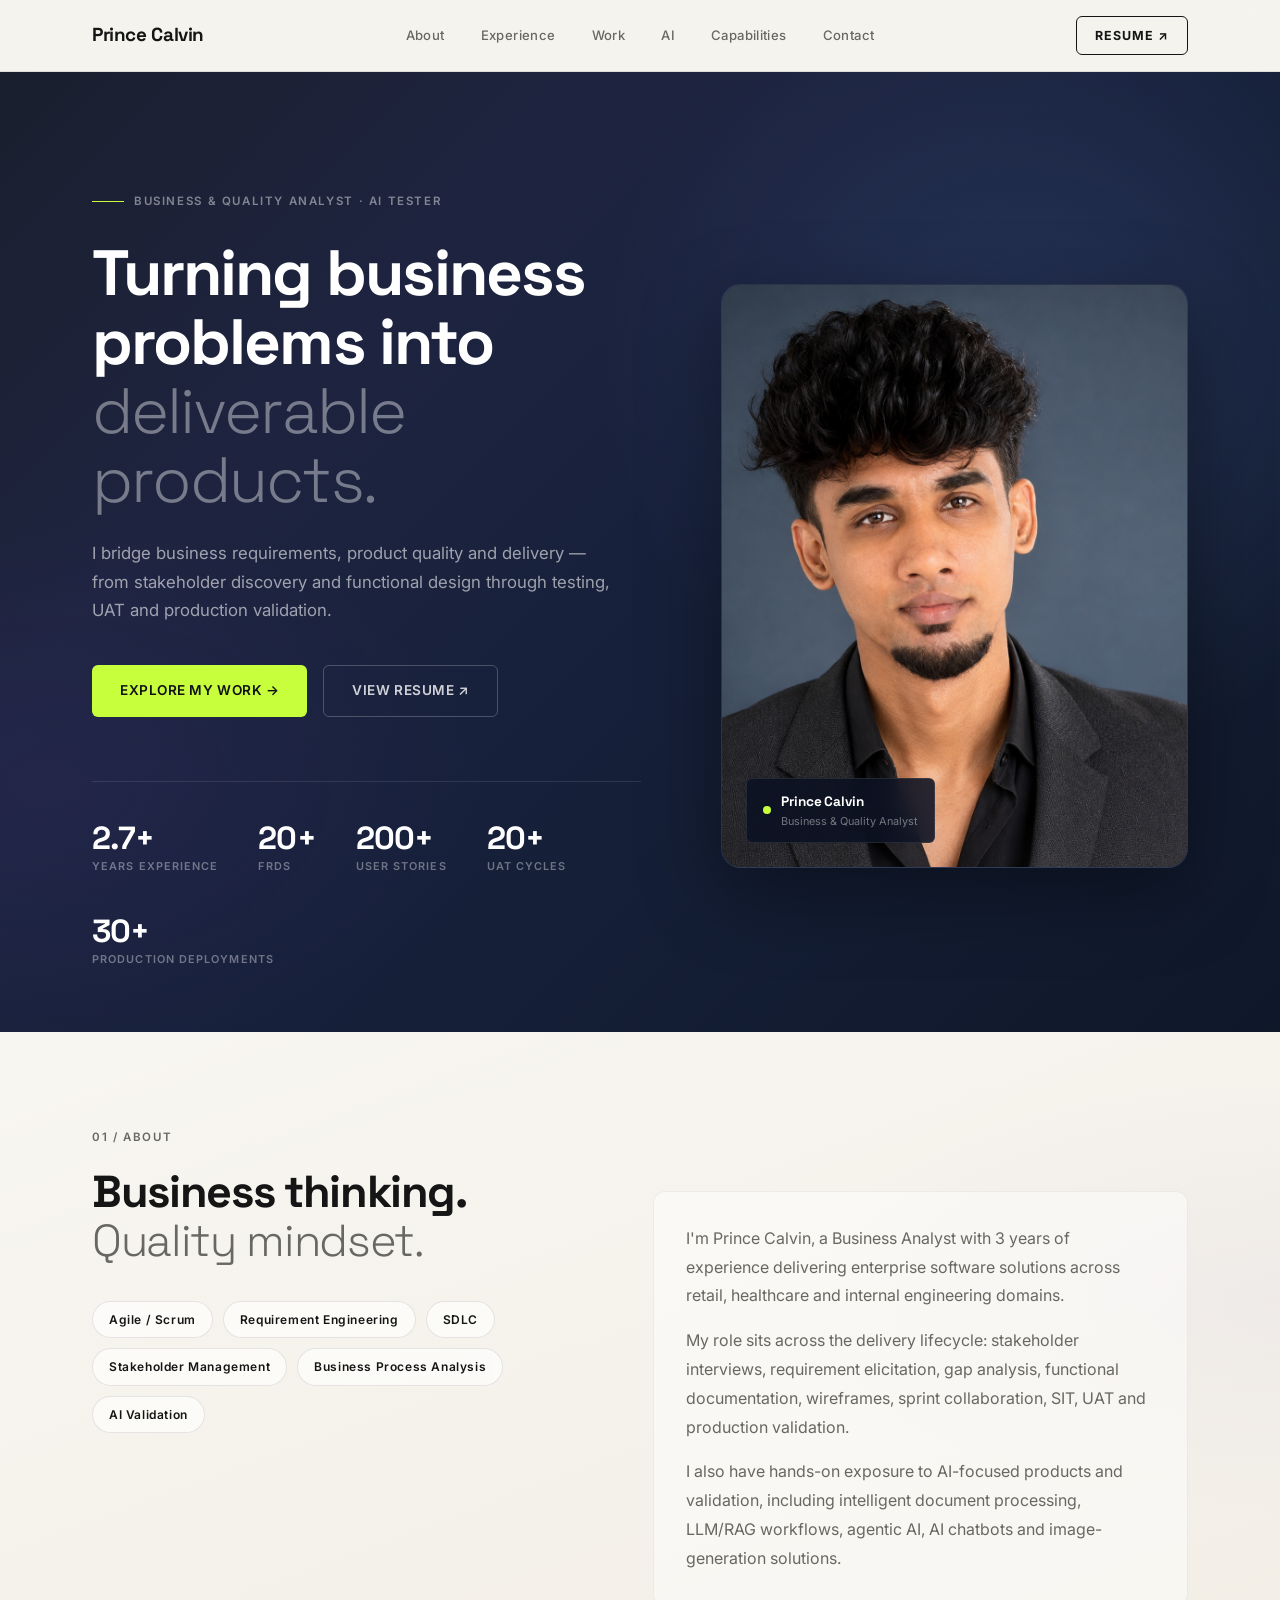
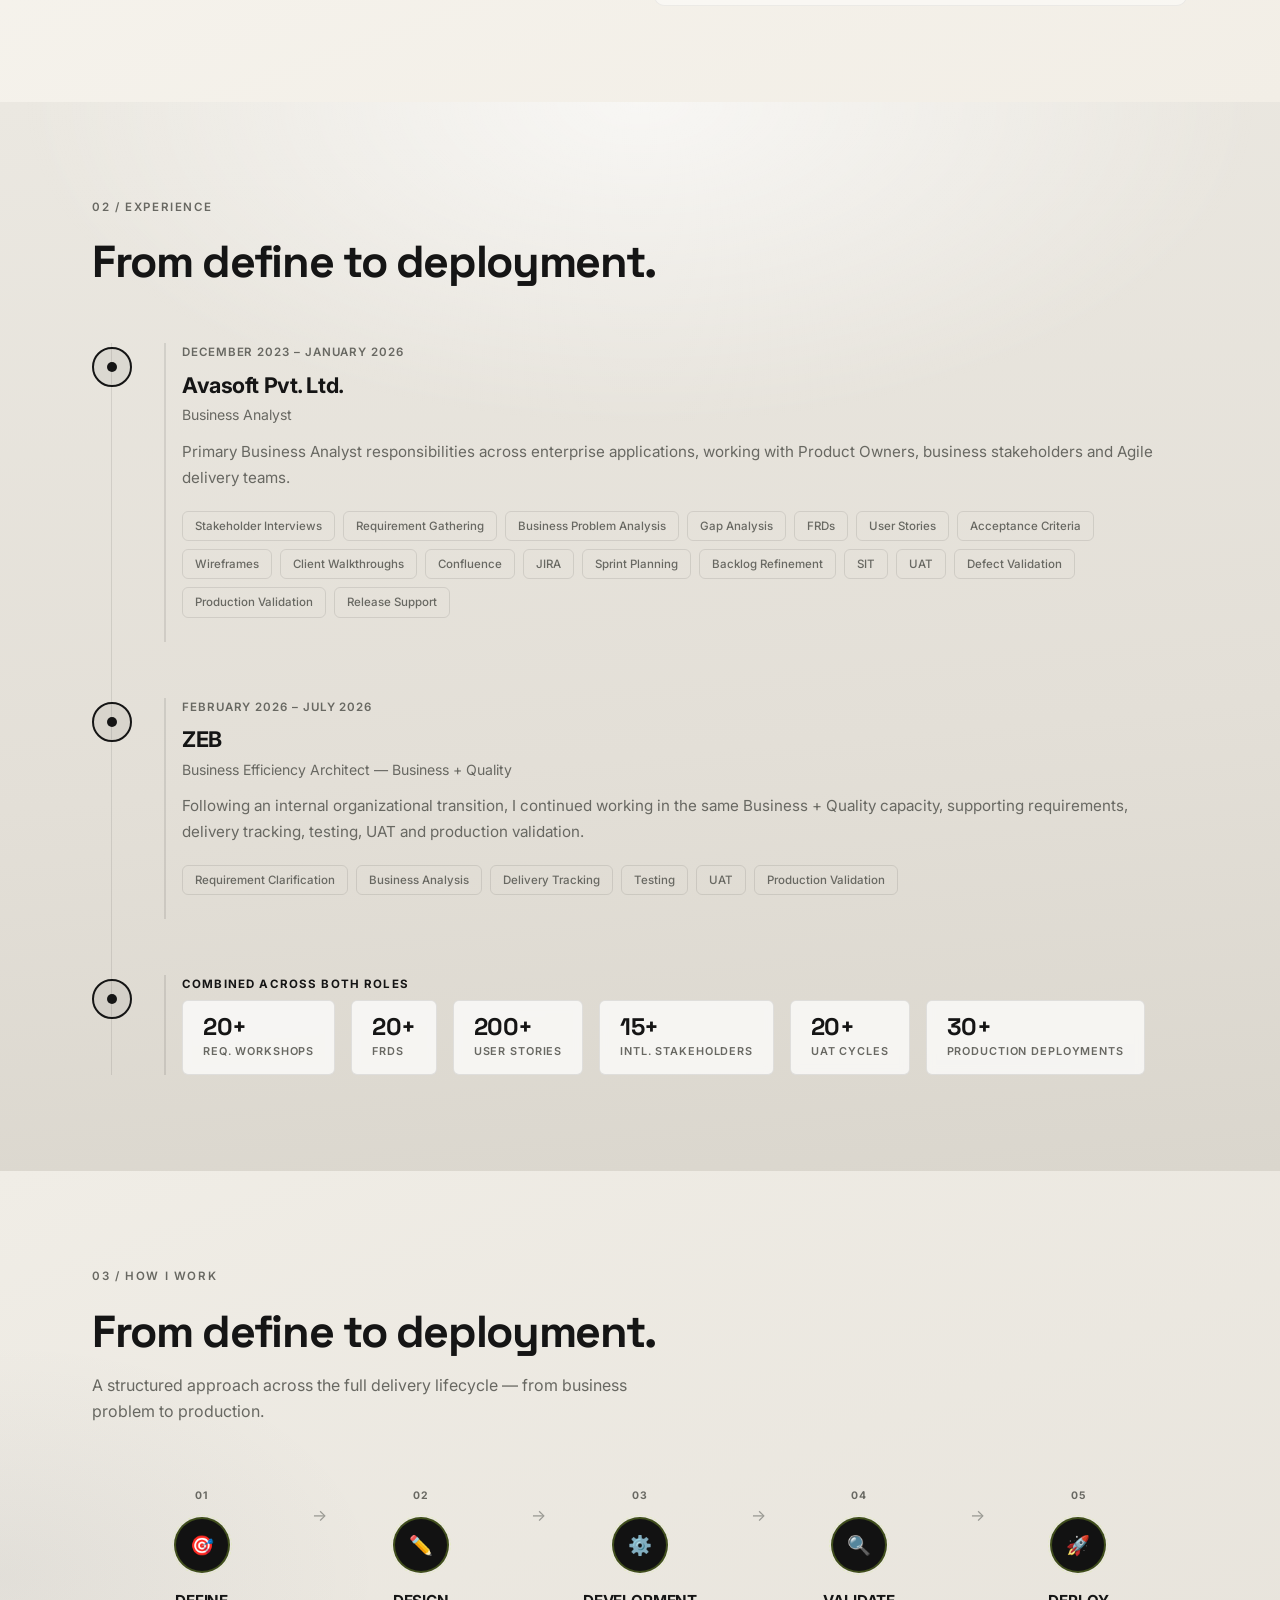
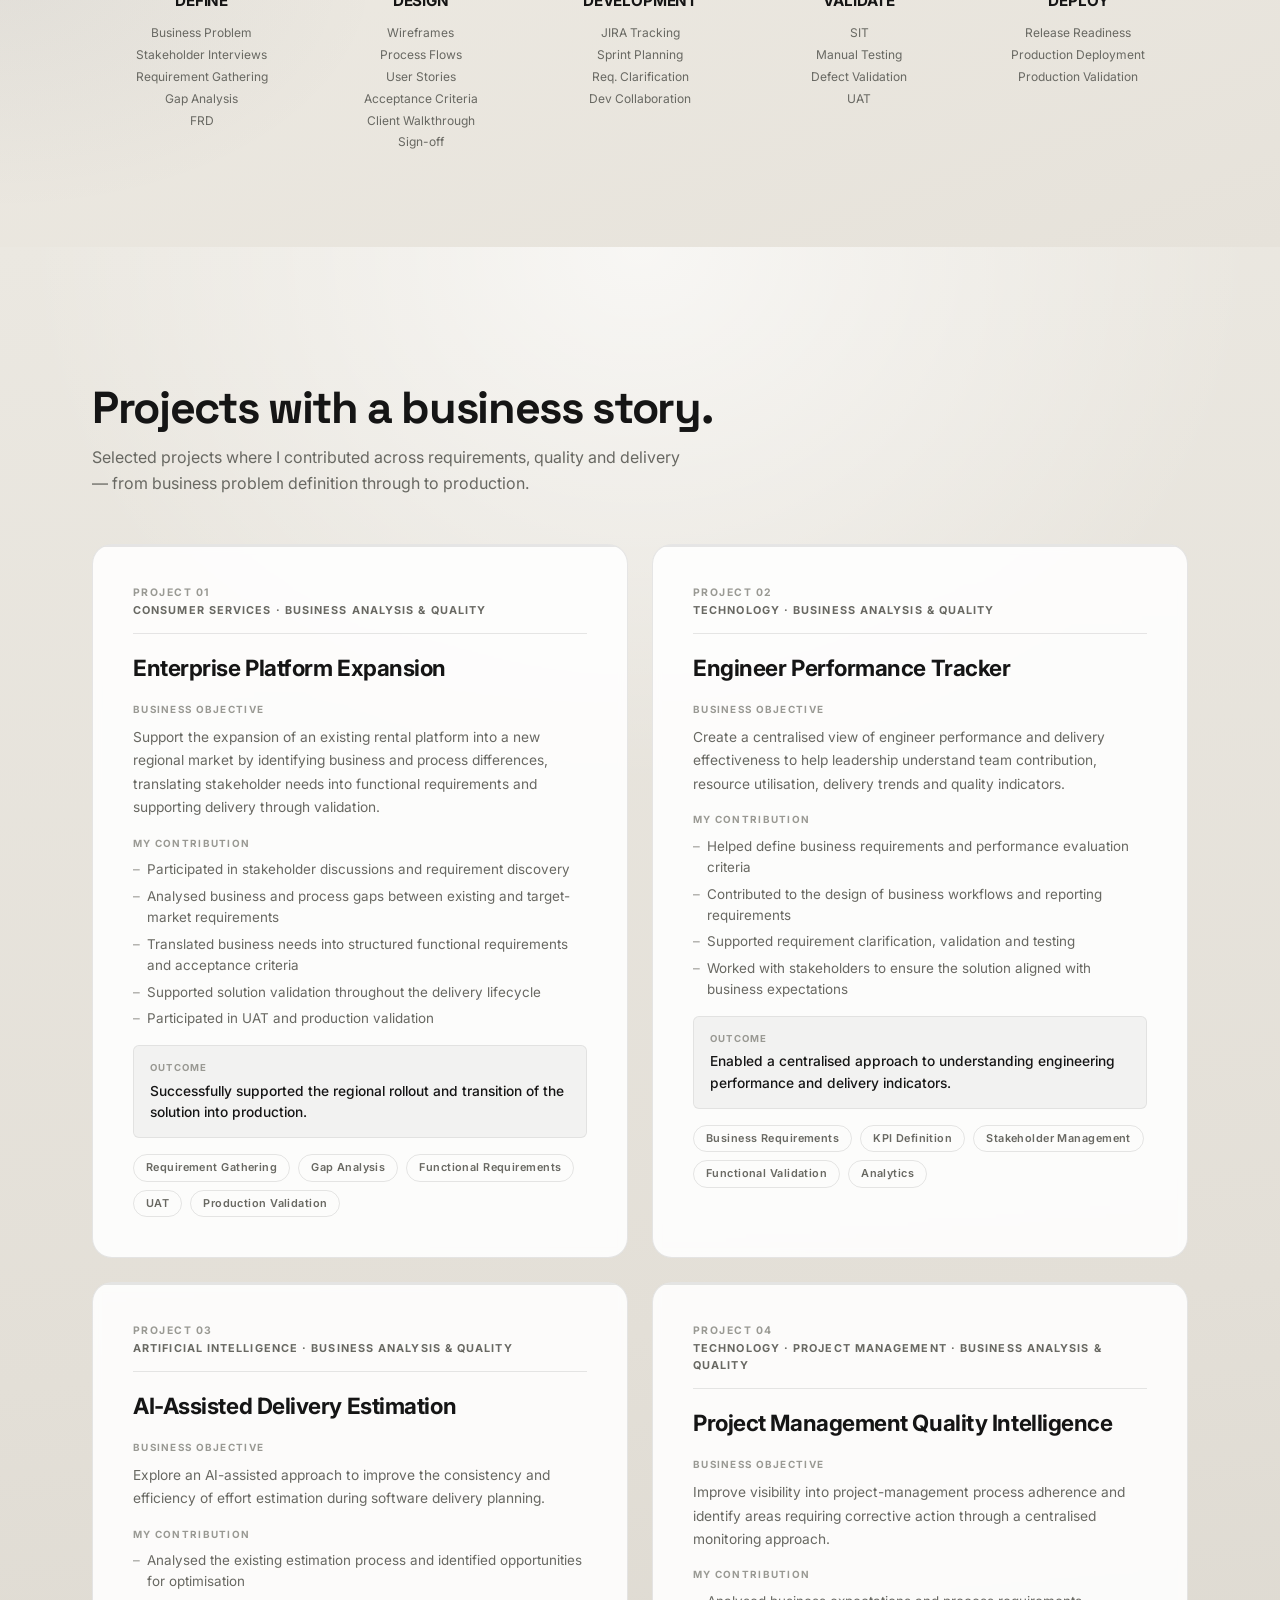
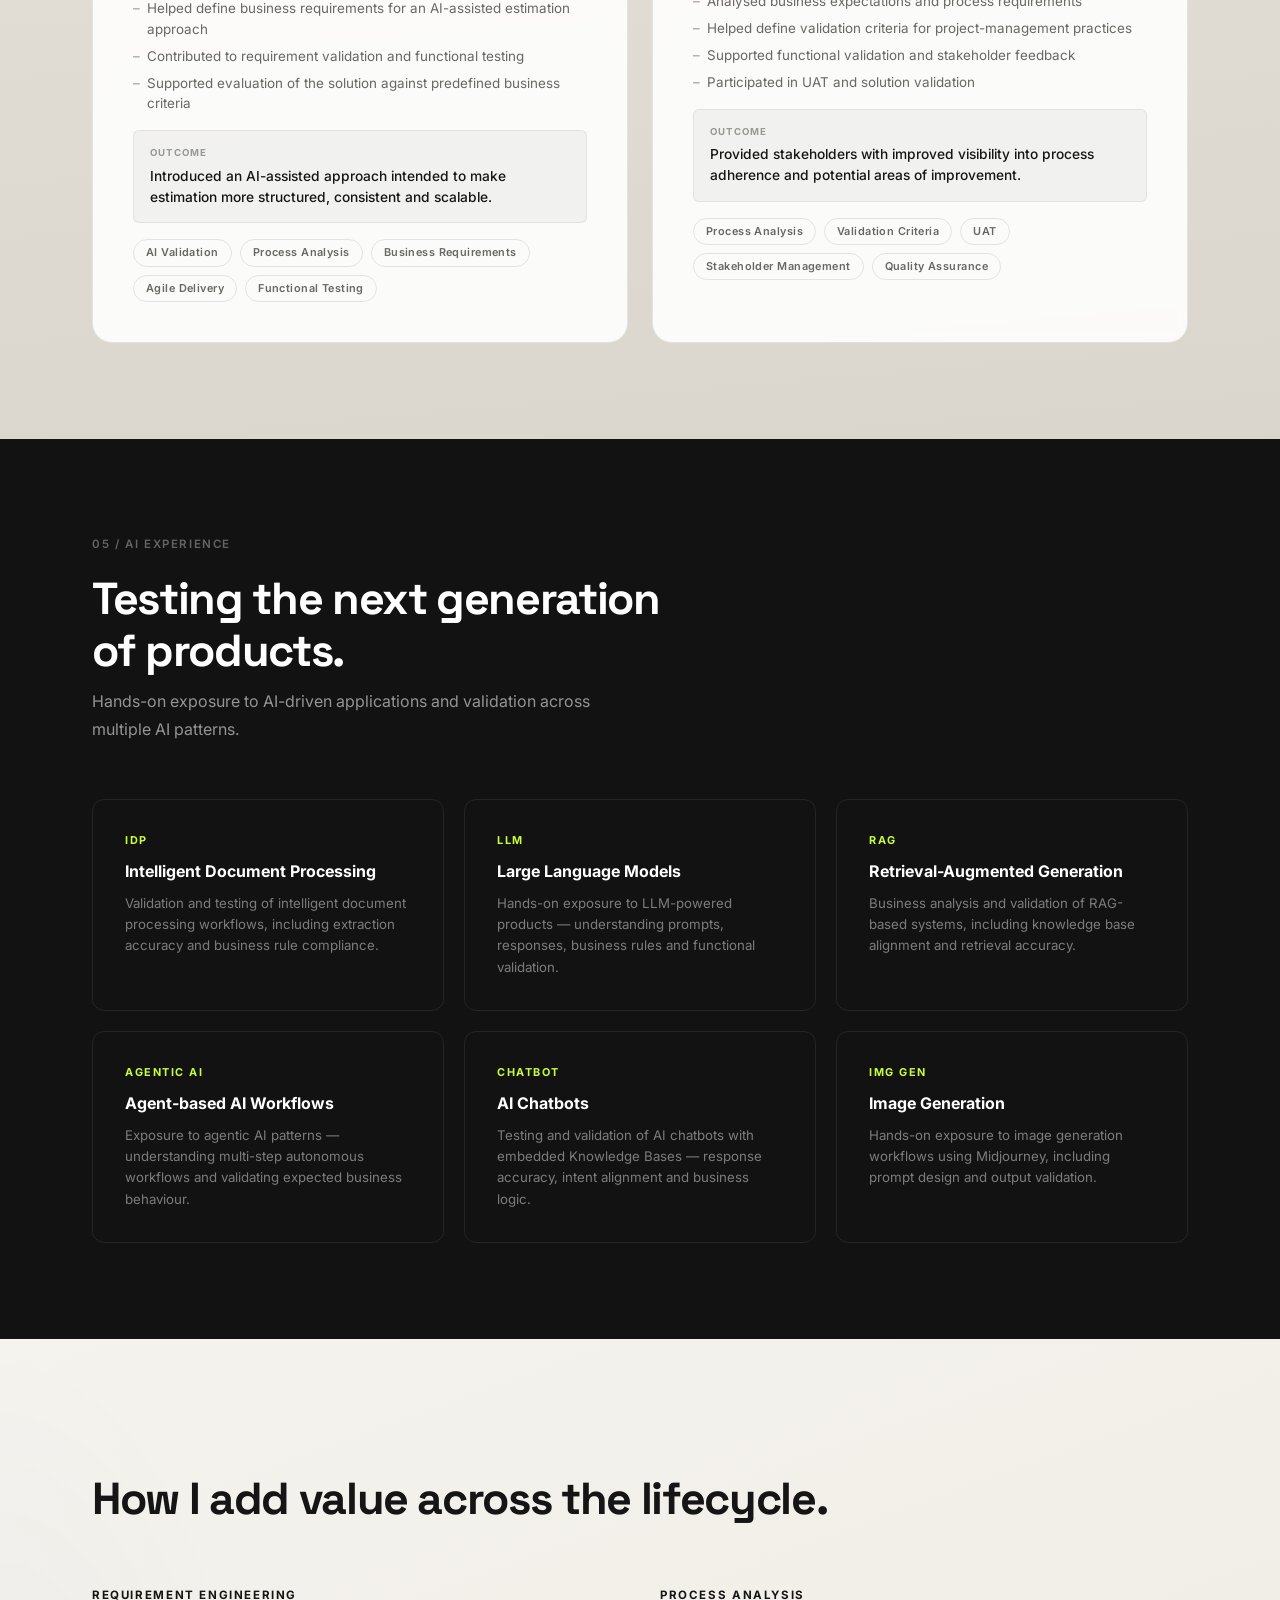
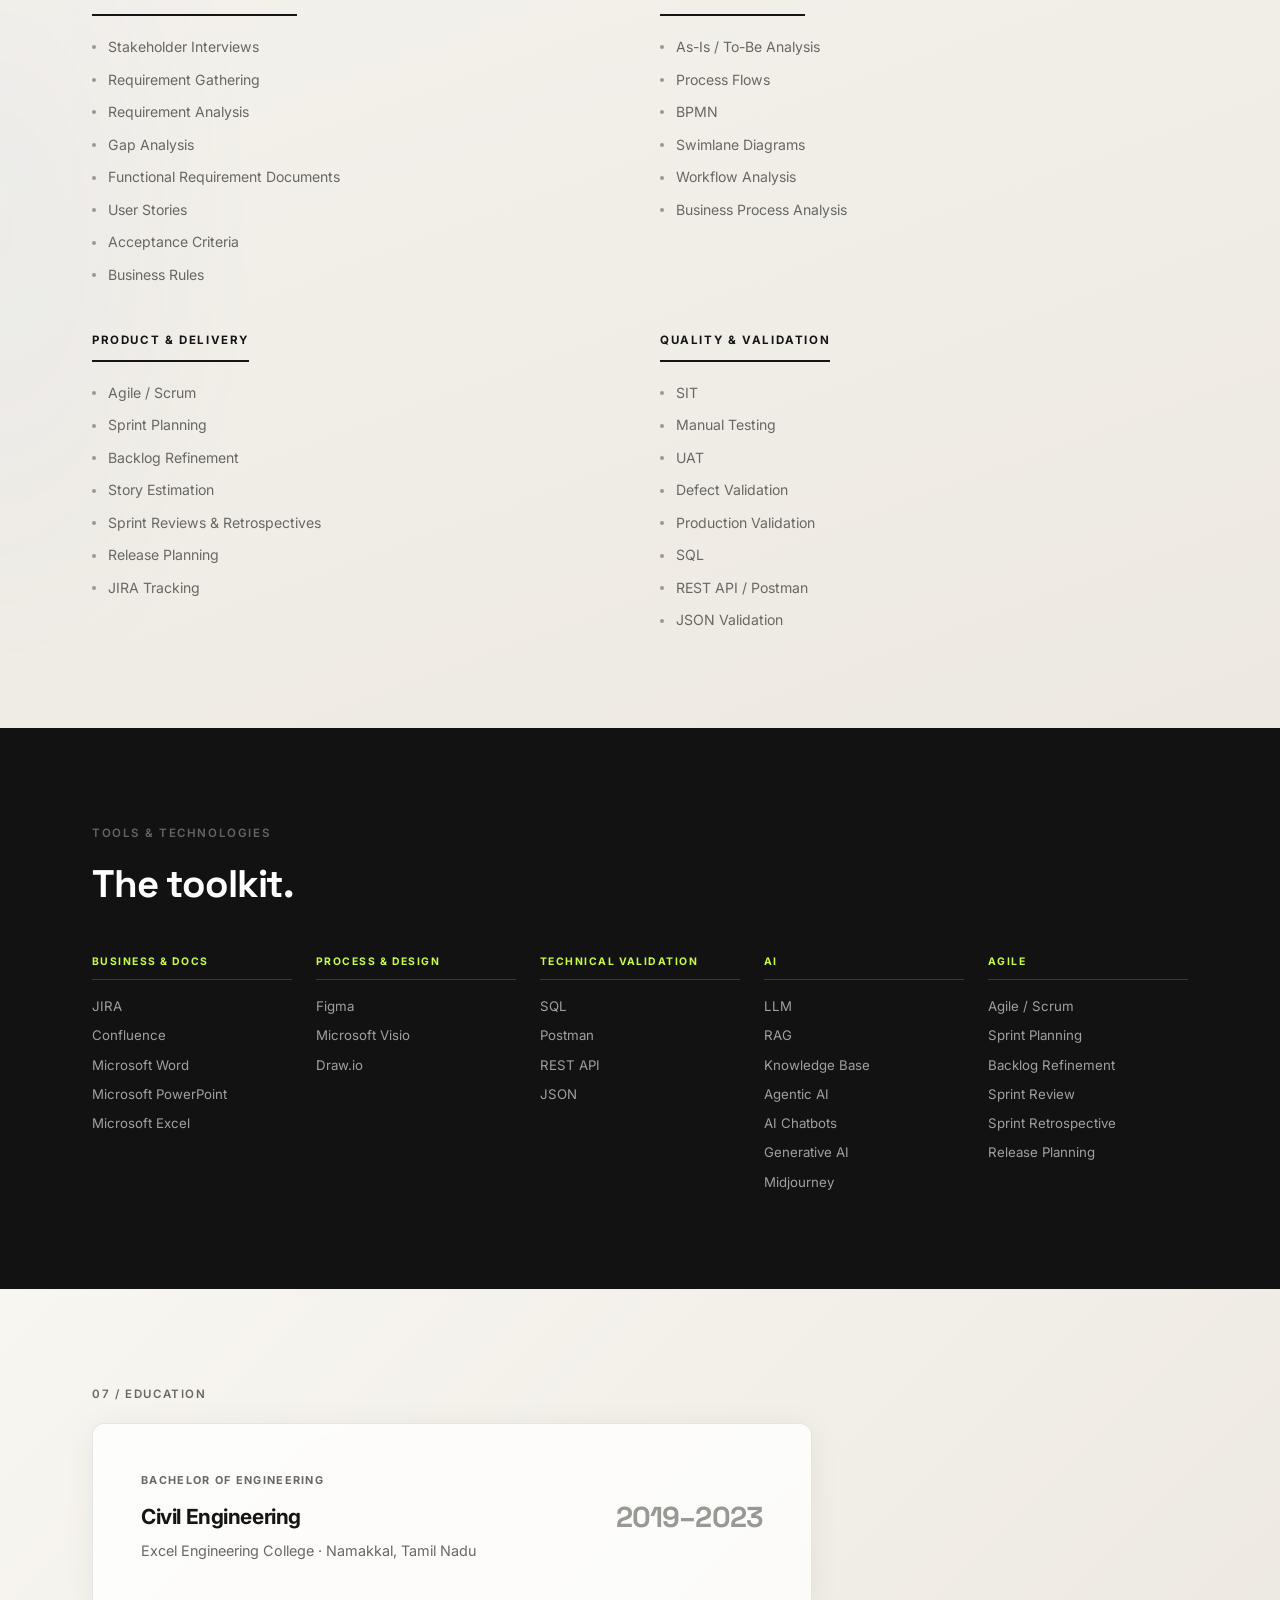
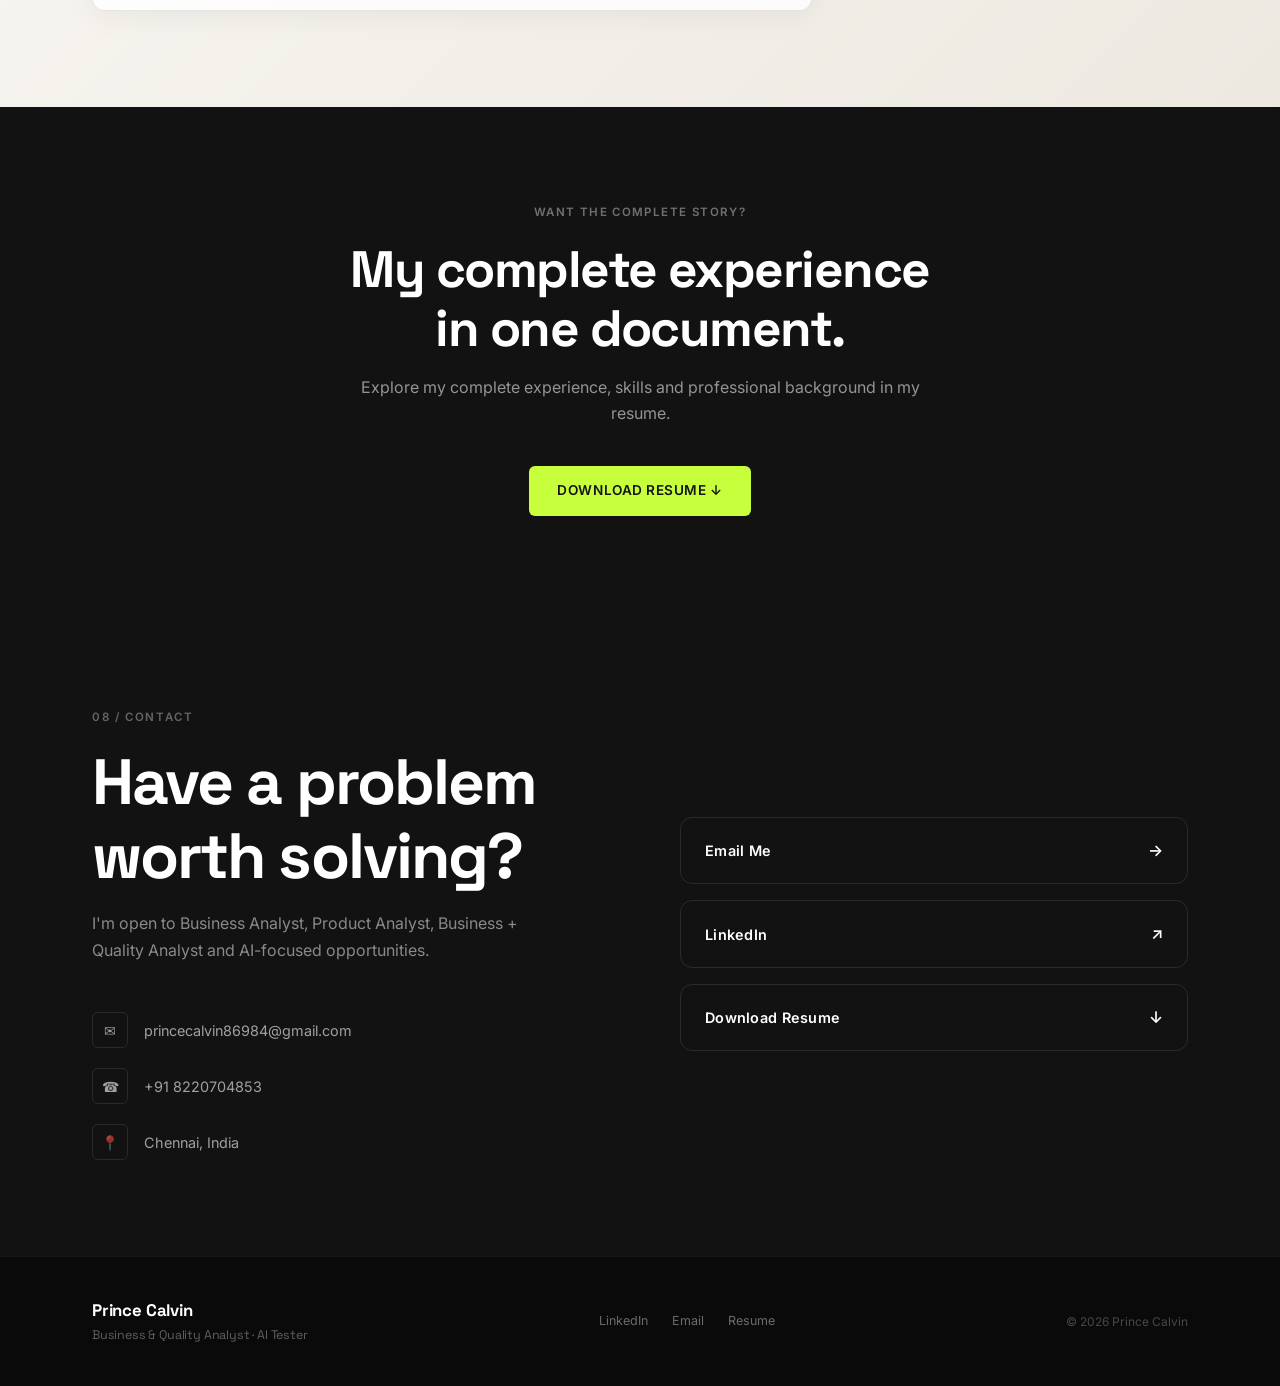
==== commit f4294d98: "Update portfolio projects section" ====
--- a/index.html
+++ b/index.html
@@ -374,86 +374,161 @@
       Projects with a business story.
     </h2>
     <p class="reveal reveal-delay-1" style="color:var(--text-secondary);margin-bottom:48px;max-width:600px;">
-      Selected enterprise, internal product and AI-focused projects where I contributed across requirements, quality and delivery.
+      Selected projects where I contributed across requirements, quality and delivery — from business problem definition through to production.
     </p>
 
     <div class="work-grid">
+
       <!-- Project 01 -->
-      <a href="pages/rac-mexico.html" class="project-card reveal" aria-label="View case study: RAC Mexico">
+      <div class="project-card reveal" role="article" aria-label="Project: Rental Platform Expansion">
         <div>
           <div class="project-card-num">PROJECT 01</div>
-          <div class="project-card-cat">RETAIL · BUSINESS ANALYSIS · QUALITY</div>
-        </div>
-        <div class="project-card-title">RAC Mexico</div>
-        <p class="project-card-desc">Regional expansion of an existing Rent-A-Center platform from the US market to Mexico, adapting business workflows, customer journeys and operational processes for the Mexican region.</p>
+          <div class="project-card-cat">CONSUMER SERVICES · BUSINESS ANALYSIS &amp; QUALITY</div>
+        </div>
+        <div class="project-card-title">Enterprise Platform Expansion</div>
+
+        <div class="pc-block">
+          <div class="pc-block-label">Business Objective</div>
+          <p class="pc-block-text">Support the expansion of an existing rental platform into a new regional market by identifying business and process differences, translating stakeholder needs into functional requirements and supporting delivery through validation.</p>
+        </div>
+
+        <div class="pc-block">
+          <div class="pc-block-label">My Contribution</div>
+          <ul class="pc-contrib-list">
+            <li>Participated in stakeholder discussions and requirement discovery</li>
+            <li>Analysed business and process gaps between existing and target-market requirements</li>
+            <li>Translated business needs into structured functional requirements and acceptance criteria</li>
+            <li>Supported solution validation throughout the delivery lifecycle</li>
+            <li>Participated in UAT and production validation</li>
+          </ul>
+        </div>
+
+        <div class="pc-outcome">
+          <span class="pc-outcome-label">Outcome</span>
+          <span class="pc-outcome-text">Successfully supported the regional rollout and transition of the solution into production.</span>
+        </div>
+
         <div class="project-card-tags">
-          <span class="tag">Business Analysis</span>
-          <span class="tag">JIRA</span>
-          <span class="tag">Confluence</span>
+          <span class="tag">Requirement Gathering</span>
+          <span class="tag">Gap Analysis</span>
+          <span class="tag">Functional Requirements</span>
           <span class="tag">UAT</span>
-          <span class="tag">Production</span>
-        </div>
-        <div class="project-card-link">View Case Study <span class="arrow">→</span></div>
-      </a>
+          <span class="tag">Production Validation</span>
+        </div>
+      </div>
 
       <!-- Project 02 -->
-      <a href="pages/engineering-dashboard.html" class="project-card reveal reveal-delay-1" aria-label="View case study: Engineering Performance Dashboard">
+      <div class="project-card reveal reveal-delay-1" role="article" aria-label="Project: Engineering Performance Intelligence">
         <div>
           <div class="project-card-num">PROJECT 02</div>
-          <div class="project-card-cat">INTERNAL PRODUCT · ANALYTICS · JIRA</div>
-        </div>
-        <div class="project-card-title">Engineering Performance Dashboard</div>
-        <p class="project-card-desc">An internal analytics platform designed to provide Practice Heads and Project Managers with visibility into engineering performance, resource allocation, delivery metrics and AI adoption using JIRA data.</p>
+          <div class="project-card-cat">TECHNOLOGY · BUSINESS ANALYSIS &amp; QUALITY</div>
+        </div>
+        <div class="project-card-title">Engineer Performance Tracker</div>
+
+        <div class="pc-block">
+          <div class="pc-block-label">Business Objective</div>
+          <p class="pc-block-text">Create a centralised view of engineer performance and delivery effectiveness to help leadership understand team contribution, resource utilisation, delivery trends and quality indicators.</p>
+        </div>
+
+        <div class="pc-block">
+          <div class="pc-block-label">My Contribution</div>
+          <ul class="pc-contrib-list">
+            <li>Helped define business requirements and performance evaluation criteria</li>
+            <li>Contributed to the design of business workflows and reporting requirements</li>
+            <li>Supported requirement clarification, validation and testing</li>
+            <li>Worked with stakeholders to ensure the solution aligned with business expectations</li>
+          </ul>
+        </div>
+
+        <div class="pc-outcome">
+          <span class="pc-outcome-label">Outcome</span>
+          <span class="pc-outcome-text">Enabled a centralised approach to understanding engineering performance and delivery indicators.</span>
+        </div>
+
         <div class="project-card-tags">
-          <span class="tag">JIRA</span>
+          <span class="tag">Business Requirements</span>
+          <span class="tag">KPI Definition</span>
+          <span class="tag">Stakeholder Management</span>
+          <span class="tag">Functional Validation</span>
           <span class="tag">Analytics</span>
-          <span class="tag">Rubrics</span>
-          <span class="tag">KPIs</span>
-          <span class="tag">SQL</span>
-        </div>
-        <div class="project-card-link">View Case Study <span class="arrow">→</span></div>
-      </a>
+        </div>
+      </div>
 
       <!-- Project 03 -->
-      <a href="pages/ai-story-point.html" class="project-card reveal reveal-delay-2" aria-label="View case study: AI Story Point Automation">
+      <div class="project-card reveal reveal-delay-2" role="article" aria-label="Project: AI-Assisted Delivery Estimation">
         <div>
           <div class="project-card-num">PROJECT 03</div>
-          <div class="project-card-cat">AI · LLM · RAG · JIRA</div>
-        </div>
-        <div class="project-card-title">AI Story Point Automation</div>
-        <p class="project-card-desc">An AI-driven story estimation workflow using LLM, Retrieval-Augmented Generation and a predefined domain Knowledge Base to support story-point estimation.</p>
+          <div class="project-card-cat">ARTIFICIAL INTELLIGENCE · BUSINESS ANALYSIS &amp; QUALITY</div>
+        </div>
+        <div class="project-card-title">AI-Assisted Delivery Estimation</div>
+
+        <div class="pc-block">
+          <div class="pc-block-label">Business Objective</div>
+          <p class="pc-block-text">Explore an AI-assisted approach to improve the consistency and efficiency of effort estimation during software delivery planning.</p>
+        </div>
+
+        <div class="pc-block">
+          <div class="pc-block-label">My Contribution</div>
+          <ul class="pc-contrib-list">
+            <li>Analysed the existing estimation process and identified opportunities for optimisation</li>
+            <li>Helped define business requirements for an AI-assisted estimation approach</li>
+            <li>Contributed to requirement validation and functional testing</li>
+            <li>Supported evaluation of the solution against predefined business criteria</li>
+          </ul>
+        </div>
+
+        <div class="pc-outcome">
+          <span class="pc-outcome-label">Outcome</span>
+          <span class="pc-outcome-text">Introduced an AI-assisted approach intended to make estimation more structured, consistent and scalable.</span>
+        </div>
+
         <div class="project-card-tags">
-          <span class="tag">LLM</span>
-          <span class="tag">RAG</span>
-          <span class="tag">Knowledge Base</span>
-          <span class="tag">JIRA</span>
-          <span class="tag">AI</span>
-        </div>
-        <div class="project-card-link">View Case Study <span class="arrow">→</span></div>
-      </a>
+          <span class="tag">AI Validation</span>
+          <span class="tag">Process Analysis</span>
+          <span class="tag">Business Requirements</span>
+          <span class="tag">Agile Delivery</span>
+          <span class="tag">Functional Testing</span>
+        </div>
+      </div>
 
       <!-- Project 04 -->
-      <a href="pages/jira-hygiene.html" class="project-card reveal reveal-delay-3" aria-label="View case study: JIRA Hygiene Dashboard">
+      <div class="project-card reveal reveal-delay-3" role="article" aria-label="Project: Project Management Quality Intelligence">
         <div>
           <div class="project-card-num">PROJECT 04</div>
-          <div class="project-card-cat">JIRA · AUTOMATION · SQL · FORGE</div>
-        </div>
-        <div class="project-card-title">JIRA Hygiene Dashboard</div>
-        <p class="project-card-desc">A custom dashboard helping Project Management teams monitor JIRA workspace hygiene, compliance and deviations using defined PM checklists and SQL-based validation.</p>
+          <div class="project-card-cat">TECHNOLOGY · PROJECT MANAGEMENT · BUSINESS ANALYSIS &amp; QUALITY</div>
+        </div>
+        <div class="project-card-title">Project Management Quality Intelligence</div>
+
+        <div class="pc-block">
+          <div class="pc-block-label">Business Objective</div>
+          <p class="pc-block-text">Improve visibility into project-management process adherence and identify areas requiring corrective action through a centralised monitoring approach.</p>
+        </div>
+
+        <div class="pc-block">
+          <div class="pc-block-label">My Contribution</div>
+          <ul class="pc-contrib-list">
+            <li>Analysed business expectations and process requirements</li>
+            <li>Helped define validation criteria for project-management practices</li>
+            <li>Supported functional validation and stakeholder feedback</li>
+            <li>Participated in UAT and solution validation</li>
+          </ul>
+        </div>
+
+        <div class="pc-outcome">
+          <span class="pc-outcome-label">Outcome</span>
+          <span class="pc-outcome-text">Provided stakeholders with improved visibility into process adherence and potential areas of improvement.</span>
+        </div>
+
         <div class="project-card-tags">
-          <span class="tag">JIRA</span>
-          <span class="tag">Forge</span>
-          <span class="tag">SQL</span>
-          <span class="tag">Automation</span>
-          <span class="tag">PM Analytics</span>
-        </div>
-        <div class="project-card-link">View Case Study <span class="arrow">→</span></div>
-      </a>
-    </div>
-
-    <p class="confidential-note reveal">
-      Selected project details are presented in a sanitized format to respect client and organizational confidentiality.
-    </p>
+          <span class="tag">Process Analysis</span>
+          <span class="tag">Validation Criteria</span>
+          <span class="tag">UAT</span>
+          <span class="tag">Stakeholder Management</span>
+          <span class="tag">Quality Assurance</span>
+        </div>
+      </div>
+
+    </div>
   </div>
 </section>
 
--- a/css/main.css
+++ b/css/main.css
@@ -894,3 +894,89 @@
 @media (max-width: 768px) {
   .hero { padding-top: calc(var(--nav-height) + 24px); min-height: unset; }
 }
+
+/* ============================================
+   PROJECT CARD — EXPANDED CONTENT BLOCKS
+   Business Objective / Contribution / Outcome
+   ============================================ */
+
+/* Label above each content block */
+.pc-block { display: flex; flex-direction: column; gap: 8px; }
+
+.pc-block-label {
+  font-size: 0.62rem;
+  font-weight: 700;
+  letter-spacing: 0.13em;
+  text-transform: uppercase;
+  color: var(--text-light);
+}
+
+.pc-block-text {
+  font-size: 0.86rem;
+  color: var(--text-secondary);
+  line-height: 1.7;
+  margin: 0;
+}
+
+/* Contribution bullet list */
+.pc-contrib-list {
+  display: flex;
+  flex-direction: column;
+  gap: 6px;
+  padding: 0;
+  margin: 0;
+}
+
+.pc-contrib-list li {
+  font-size: 0.84rem;
+  color: var(--text-secondary);
+  line-height: 1.55;
+  padding-left: 14px;
+  position: relative;
+}
+
+.pc-contrib-list li::before {
+  content: '–';
+  position: absolute;
+  left: 0;
+  color: var(--text-light);
+  font-weight: 400;
+}
+
+/* Outcome strip — visually distinct at bottom of card */
+.pc-outcome {
+  display: flex;
+  flex-direction: column;
+  gap: 5px;
+  padding: 14px 16px;
+  border-radius: var(--radius-sm);
+  background: rgba(21,21,21,0.04);
+  border: 1px solid rgba(21,21,21,0.07);
+}
+
+.pc-outcome-label {
+  font-size: 0.60rem;
+  font-weight: 700;
+  letter-spacing: 0.13em;
+  text-transform: uppercase;
+  color: var(--text-light);
+}
+
+.pc-outcome-text {
+  font-size: 0.86rem;
+  font-weight: 500;
+  color: var(--text-primary);
+  line-height: 1.55;
+}
+
+/* Divider between the header block (num/cat) and title */
+.project-card-cat {
+  padding-bottom: 14px;
+}
+
+/* Ensure card link stays at the bottom */
+.project-card {
+  gap: 16px;
+}
+
+/* Responsive: single column cards already handled — no change needed */
